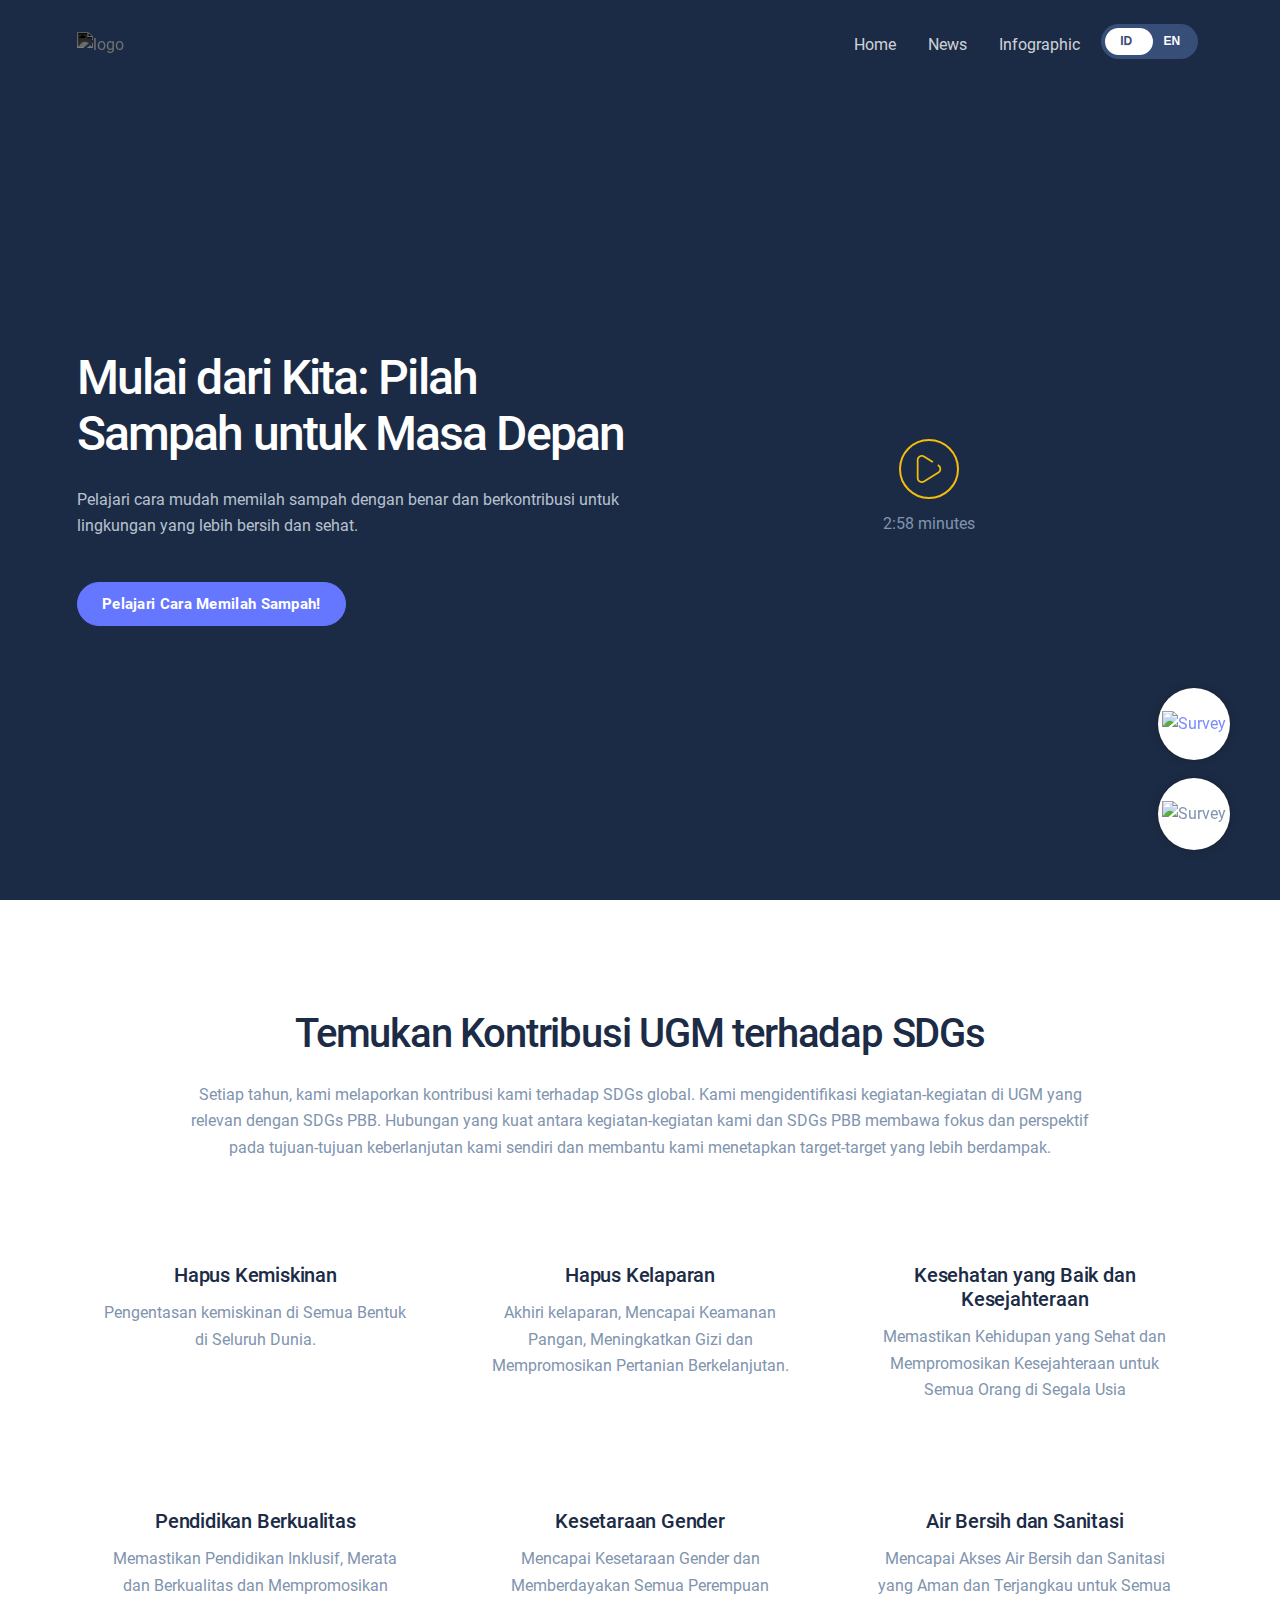
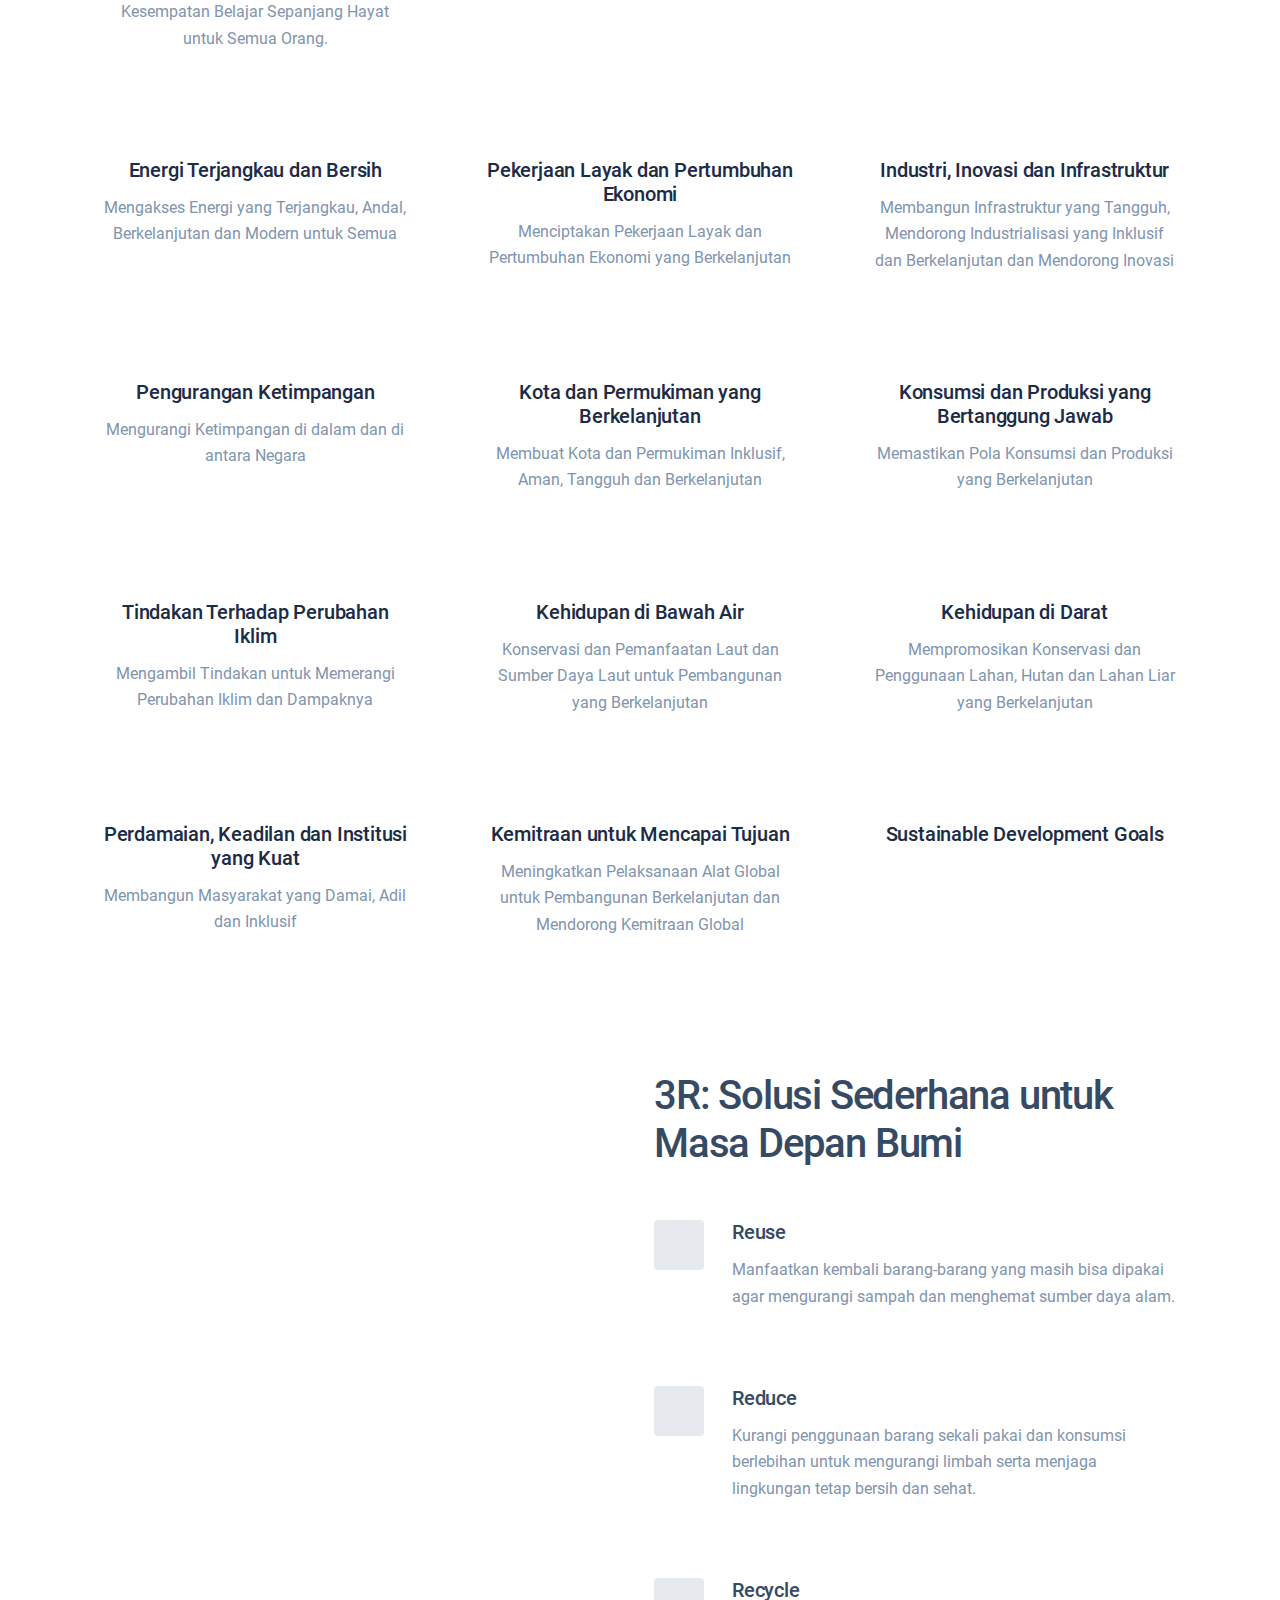
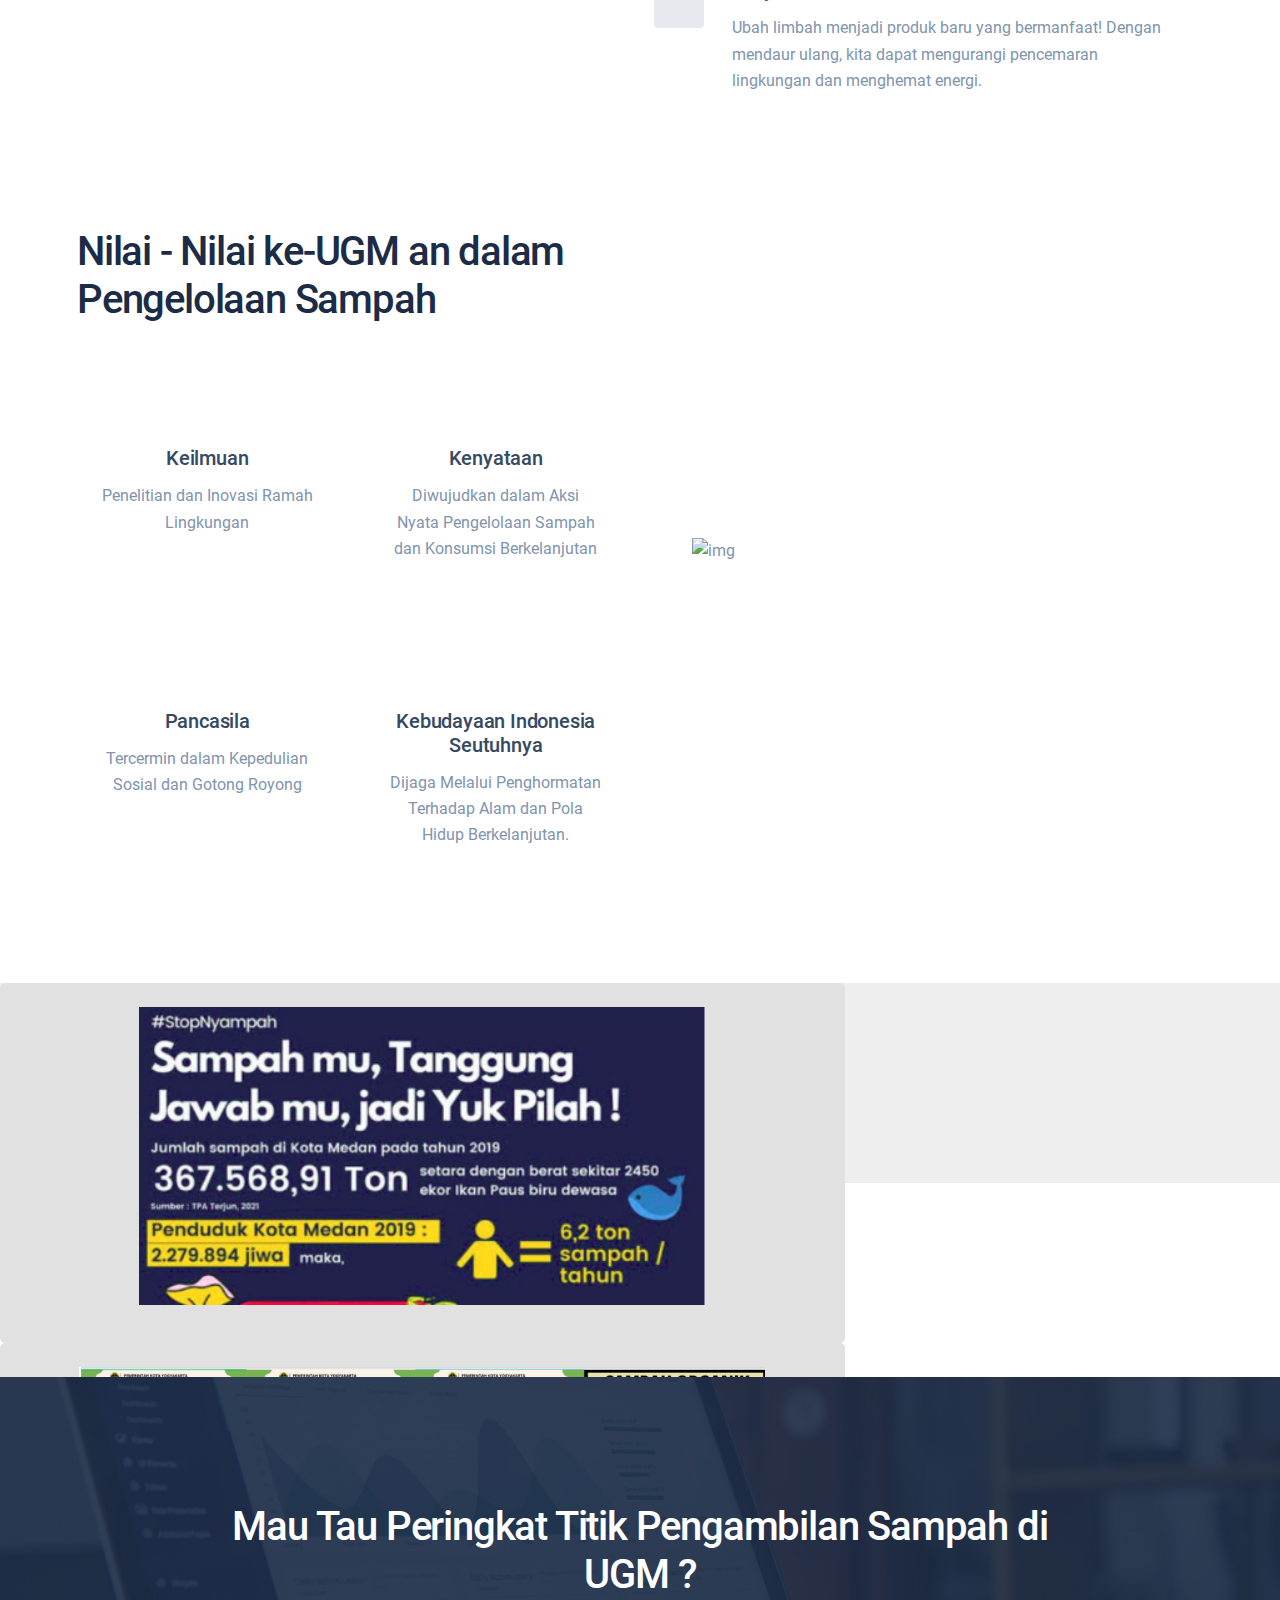
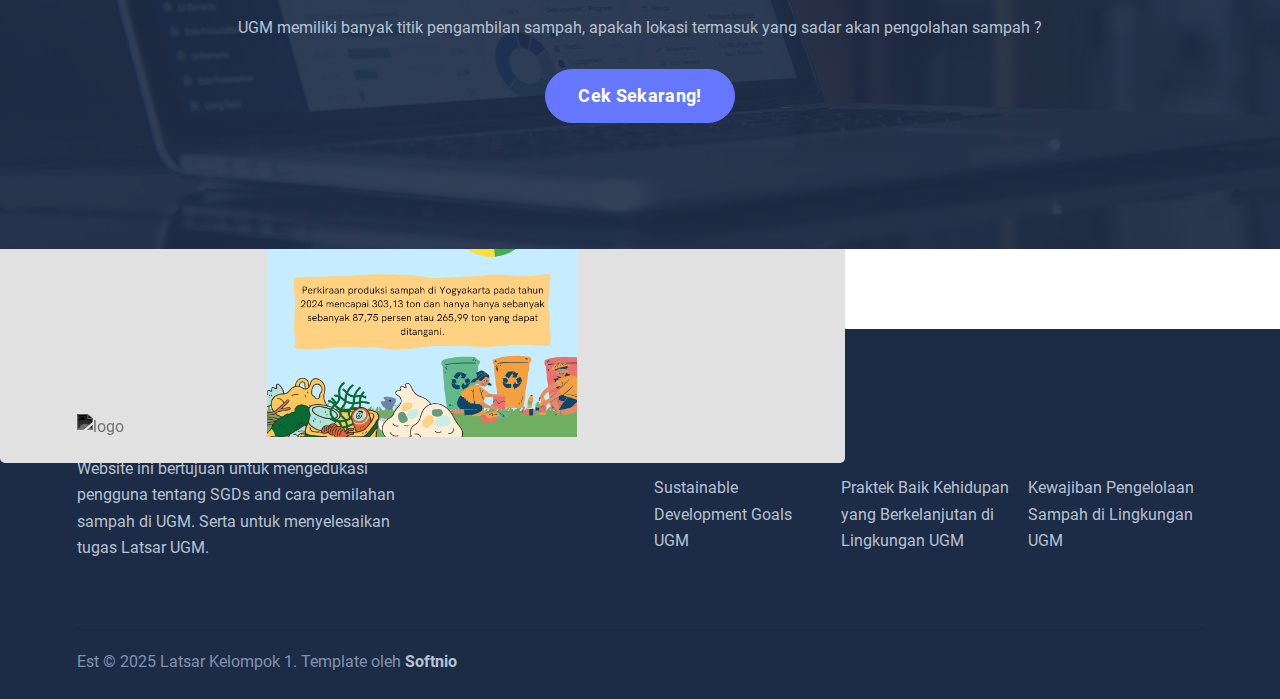
==== index.html @ 17394b7c "Fix navbar" ====
<!DOCTYPE html>
<html lang="zxx" class="js">
  <head>
    <base href="../" />
    <meta charset="utf-8" />
    <meta name="author" content="Softnio" />
    <meta
      name="viewport"
      content="width=device-width, initial-scale=1, shrink-to-fit=no"
    />
    <meta
      name="description"
      content="Tugas Latsar Kelompok 1: Mulai dari Kita: Pilah Sampah untuk Masa Depan"
    />
    <!-- Fav Icon  -->
    <link rel="shortcut icon" href="./images/favicon.png" />
    <!-- Page Title  -->
    <title>Latsar Kelompok 1</title>
    <!-- StyleSheets  -->
    <link
      rel="stylesheet"
      href="https://unpkg.com/flickity@2/dist/flickity.min.css"
    />
    <script src="https://unpkg.com/flickity@2/dist/flickity.pkgd.min.js"></script>

    <!-- <link
      rel="stylesheet"
      href="https://sastrogumilo.github.io/assets/css/dashlite.css?ver=3.1.0&ver2=000001"
    /> -->
    <!-- <link
      id="skin-default"
      rel="stylesheet"
      href="https://sastrogumilo.github.io/assets/css/theme.css?ver=3.1.0&ver2=000001"
    /> -->

    <!-- <link
      rel="stylesheet"
      href="https://sastrogumilo.github.io/assets/css/dashlite.css?ver=3.1.0"
      type="text/css"
    />
    <link
      id="skin-default"
      rel="stylesheet"
      href="https://sastrogumilo.github.io/assets/css/theme.css?ver=3.1.0"
      type="text/css"
    /> -->

    <link
      rel="stylesheet"
      href="https://sastrogumilo.github.io/assets/css/dashlite.css?ver=3.1.0"
      type="text/css"
    />
    <link
      id="skin-default"
      rel="stylesheet"
      href="hhttps://sastrogumilo.github.io/assets/css/theme.css?ver=3.1.0"
      type="text/css"
    />

    

    <script src="https://code.jquery.com/jquery-3.6.0.min.js"></script>

    <!-- <script
      type="text/javascript"
      src="https://sastrogumilo.github.io/js/index.js?ver=000007"
    ></script>
    <link
      rel="stylesheet"
      href="https://sastrogumilo.github.io/css/index.css?ver=000007"
    /> -->

    <script
      type="text/javascript"
      src="https://sastrogumilo.github.io/js/index.js?ver=000006"
    ></script>
    <link
      rel="stylesheet"
      href="https://sastrogumilo.github.io/css/index.css?ver=000006"
    />
    <!-- <link rel="stylesheet" href="./html/css/index.css" type="text/css" /> -->

    <!-- <script src="https://sastrogumilo.github.io/assets/js/bundle.js?ver=3.1.0&ver2=000001"></script>
    <script src="https://sastrogumilo.github.io/assets/js/scripts.js?ver=3.1.0&ver2=000001"></script> -->

    <script src="https://sastrogumilo.github.io/assets/js/bundle.js?ver=3.1.0&ver2=000001"></script>
    <script src="https://sastrogumilo.github.io/assets/js/scripts.js?ver=3.1.0&ver2=000001"></script>
  </head>

  <body class="nk-body bg-white npc-landing">
    <div class="nk-app-root">
      <!-- main @s -->
      <div class="nk-main">
        <header class="header has-header-main-s1 bg-dark" id="home">
          <div
            class="header-main header-main-s1 is-sticky is-transparent on-dark"
          >
            <div class="container header-container">
              <div class="header-wrap">
                <div class="header-logo">
                  <a href="/" class="logo-link">
                    <img
                      class="logo-light logo-img"
                      style="
                        filter: brightness(100%) invert(100%) grayscale(100%);
                      "
                      src="https://simpan.ugm.ac.id/s/UutuDmaDOpmcmku/download?path=%2F&files=Logo%20Horizontal%20Stack-Up.png"
                      alt="logo"
                    />
                    <img
                      class="logo-dark logo-img"
                      src="https://simpan.ugm.ac.id/s/UutuDmaDOpmcmku/download?path=%2F&files=Logo%20Horizontal%20Stack-Up.png"
                      alt="logo-dark"
                    />
                  </a>
                </div>
                <div class="header-toggle">
                  <button class="menu-toggler" data-target="mainNav">
                    <em class="menu-on icon ni ni-menu"></em>
                    <em class="menu-off icon ni ni-cross"></em>
                  </button>
                </div>
                <!-- .header-nav-toggle -->
                <nav class="header-menu" data-content="mainNav">
                  <ul class="menu-list ms-lg-auto">
                    <li class="menu-item">
                      <a href="https://sastrogumilo.github.io" class="menu-link nav-link"
                        >Home</a
                      >
                    </li>
                    <li class="menu-item">
                      <a href="#news" class="menu-link nav-link"
                        >News</a
                      >
                    </li>
                    <li class="menu-item">
                      <a href="https://sastrogumilo.github.io/infografis.html" class="menu-link nav-link">Infographic</a>
                    </li>
                    <!-- <li class="menu-item">
                      <a href="#team" class="menu-link nav-link">Team</a>
                    </li>
                    <li class="menu-item">
                      <a href="#reviews" class="menu-link nav-link">About Us</a>
                    </li> -->
                  </ul>
                  <ul class="header-action btns-inline">
                    <center>
                      <div class="switch">
                        <input
                          id="language-toggle"
                          class="check-toggle check-toggle-round-flat"
                          type="checkbox"
                          onclick="changeLanguage()"
                        />
                        <label for="language-toggle"></label>
                        <span class="on">ID</span>
                        <span class="off">EN</span>
                      </div>
                    </center>
                  </ul>
                </nav>
                <!-- .nk-nav-menu -->
              </div>
              <!-- .header-warp-->
            </div>
            <!-- .container-->
          </div>
          <!-- .header-main-->
          <div class="header-content my-auto py-6 is-dark">
            <div class="container mt-n4 mt-lg-0">
              <div
                class="row flex-lg-row-reverse align-items-center justify-content-between g-gs"
              >
                <div class="col-lg-6 mb-lg-0">
                  <div class="header-play text-lg-center">
                    <!-- <a
                      class="play popup-video"
                      href="https://www.youtube.com/watch?v=nrANKUUHBf0"
                    > -->
                    <a
                      class="play popup-video"
                      href="https://drive.google.com/file/d/12GHu_NAzem0kz75Bm6PJtMwN7Jjt8ruI/preview"
                    >
                      <div
                        class="styled-icon styled-icon-6x styled-icon-s5 text-warning"
                      >
                        <svg
                          x="0px"
                          y="0px"
                          viewBox="0 0 512 512"
                          style="fill: currentColor"
                          xml:space="preserve"
                        >
                          <path
                            d="M436.2,178.3c-7.5-4.7-17.4-2.4-22.1,5.1c-4.7,7.5-2.4,17.4,5.1,22.1c17.5,10.9,28,29.8,28,50.4s-10.5,39.5-28,50.4
	L155.7,470.7c-18.6,11.6-41.1,12.2-60.3,1.5c-19.2-10.6-30.6-30.1-30.6-52V91.7c0-21.9,11.4-41.3,30.6-52
	c19.1-10.6,41.7-10.1,60.3,1.5l153.4,95.6c7.5,4.7,17.4,2.4,22.1-5.1c4.7-7.5,2.4-17.4-5.1-22.1L172.7,14
	c-28.6-17.9-63.3-18.7-92.9-2.4C50.3,28.1,32.7,58,32.7,91.7v328.6c0,33.7,17.6,63.7,47.1,80c14.1,7.8,29.3,11.7,44.5,11.7
	c16.7,0,33.4-4.7,48.4-14l263.5-164.3c27-16.8,43.1-45.9,43.1-77.7S463.2,195.2,436.2,178.3z"
                          />
                        </svg>
                      </div>
                      <div class="play-text" id="__menit">2:58 minutes</div>
                    </a>
                  </div>
                </div>
                <!-- .col- -->
                <div class="col-lg-6 col-md-10">
                  <div class="header-caption">
                    <!-- <div class="header-rating rating">
                                        <ul class="rating-stars">
                                            <li><em class="icon ni ni-star-fill"></em></li>
                                            <li><em class="icon ni ni-star-fill"></em></li>
                                            <li><em class="icon ni ni-star-fill"></em></li>
                                            <li><em class="icon ni ni-star-fill"></em></li>
                                            <li><em class="icon ni ni-star-fill"></em></li>
                                        </ul>
                                        <div class="rating-text">14,252 reviews</div>
                                    </div> -->
                    <h1 class="header-title fw-medium" id="__header_main">
                      Mulai dari Kita: Pilah Sampah untuk Masa Depan
                    </h1>
                    <div class="header-text" id="__header_sub">
                      <p>
                        Pelajari cara mudah memilah sampah dengan benar dan
                        berkontribusi untuk lingkungan yang lebih bersih dan
                        sehat.
                      </p>
                    </div>
                    <ul class="header-action btns-inline">
                      <li>
                        <a href="#" class="btn btn-primary btn-lg btn-round"
                          ><span id="__header_btn"
                            >Pelajari Cara Memilah Sampah!</span
                          ></a
                        >
                      </li>
                    </ul>
                  </div>
                  <!-- .header-caption -->
                </div>
                <!-- .col -->
              </div>
              <!-- .row -->
            </div>
            <!-- .container -->
          </div>
          <!-- .header-content -->
          <div class="bg-image bg-overlay after-bg-dark after-opacity-95">
            <!-- <img src="./images/bg/a.jpg" alt=""> -->
            <img
              src="https://img.inews.co.id/media/822/files/inews_new/2023/08/28/pengolahan_sampah_ugm.jpg"
              alt=""
            />
          </div>
        </header>
        <!-- .header -->
        <section class="section section-service pb-0" id="feature">
          <div class="container">
            <div class="row justify-content-center text-center">
              <div class="col-xl-10 col-md-10">
                <div class="section-head">
                  <h2 class="title text-dark" id="__sgd_title">
                    Temukan Kontribusi UGM terhadap SDGs
                  </h2>
                  <p id="__sgd_sub_title">
                    Setiap tahun, kami melaporkan kontribusi kami terhadap SDGs
                    global. Kami mengidentifikasi kegiatan-kegiatan di UGM yang
                    relevan dengan SDGs PBB. Hubungan yang kuat antara
                    kegiatan-kegiatan kami dan SDGs PBB membawa fokus dan
                    perspektif pada tujuan-tujuan keberlanjutan kami sendiri dan
                    membantu kami menetapkan target-target yang lebih berdampak.
                  </p>
                </div>
                <!-- .section-head -->
              </div>
              <!-- .col -->
            </div>
            <!-- .row -->
            <div class="section-content">
              <div
                class="row gy-gs justify-content-center text-center"
                id="__card_sgd"
              >
                <!-- CARD SGD-->
              </div>
              <!-- .row -->
            </div>
          </div>
          <!-- .container -->
        </section>
        <!-- .section -->
        <section class="section section-feature pb-0">
          <div class="container">
            <div class="row align-items-center g-gs">
              <div class="col-lg-6">
                <div class="img-block img-block-s2 pe-xl-6 pe-lg-3">
                  <img
                    src="https://cdn-icons-png.flaticon.com/512/4213/4213542.png"
                    alt=""
                  />
                </div>
                <!-- .img-block -->
              </div>
              <!-- .col -->
              <div class="col-lg-6">
                <div class="text-block">
                  <h2 class="title" id="__3r_title">
                    3R: Solusi Sederhana untuk Masa Depan Bumi
                  </h2>
                  <div class="mt-4 ms-n3 ms-sm-n4">
                    <div class="row gy-gs">
                      <div class="col-12">
                        <div
                          class="card service service-inline service-s4 after-bg-danger"
                        >
                          <div class="card-inner">
                            <div
                              class="service-icon styled-icon styled-icon-s4 styled-icon-5x"
                            >
                              <img
                                src="https://cdn-icons-png.flaticon.com/512/1758/1758375.png"
                                alt=""
                              />
                            </div>
                            <div class="service-text">
                              <h5 class="title">Reuse</h5>
                              <p id="__3r_reuse_sub_1">
                                Manfaatkan kembali barang-barang yang masih bisa
                                dipakai agar mengurangi sampah dan menghemat
                                sumber daya alam.
                              </p>
                            </div>
                          </div>
                        </div>
                        <!-- .card -->
                      </div>
                      <div class="col-12">
                        <div
                          class="card service service-inline service-s4 after-bg-primary"
                        >
                          <div class="card-inner">
                            <div
                              class="service-icon styled-icon styled-icon-s4 styled-icon-5x"
                            >
                              <img
                                src="https://cdn-icons-png.flaticon.com/512/9789/9789382.png"
                                alt=""
                              />
                            </div>
                            <div class="service-text">
                              <h5 class="title">Reduce</h5>
                              <p id="__3r_reuse_sub_2">
                                Kurangi penggunaan barang sekali pakai dan
                                konsumsi berlebihan untuk mengurangi limbah
                                serta menjaga lingkungan tetap bersih dan sehat.
                              </p>
                            </div>
                          </div>
                        </div>
                        <!-- .card -->
                      </div>
                      <div class="col-12">
                        <div
                          class="card service service-inline service-s4 after-bg-pink"
                        >
                          <div class="card-inner">
                            <div
                              class="service-icon styled-icon styled-icon-s4 styled-icon-5x"
                            >
                              <img
                                src="https://cdn-icons-png.flaticon.com/512/15676/15676246.png"
                                alt=""
                              />
                            </div>
                            <div class="service-text">
                              <h5 class="title">Recycle</h5>
                              <p id="__3r_reuse_sub_3">
                                Ubah limbah menjadi produk baru yang bermanfaat!
                                Dengan mendaur ulang, kita dapat mengurangi
                                pencemaran lingkungan dan menghemat energi.
                              </p>
                            </div>
                          </div>
                        </div>
                        <!-- .card -->
                      </div>
                    </div>
                  </div>
                </div>
                <!-- .text-block -->
              </div>
              <!-- .col -->
            </div>
            <!-- .row -->
          </div>
          <!-- .container -->
        </section>
        <!-- .section -->
        <section class="section section-feature">
          <div class="container">
            <div
              class="row flex-row-reverse align-items-center justify-content-between g-gs"
            >
              <div class="col-xl-6 col-lg-5">
                <div class="img-block img-block-s2 ps-xl-6">
                  <img
                    src="https://ugm.ac.id/wp-content/uploads/2025/03/ICON-UGM-42-1024x683.jpg"
                    alt="img"
                  />
                </div>
                <!-- .img-block -->
              </div>
              <!-- .col -->
              <div class="col-xl-6 col-lg-7">
                <div class="text-block">
                  <h2
                    class="title text-dark text-center text-lg-start"
                    id="__ugm_value_tittle"
                  >
                    Nilai - Nilai ke-UGM an dalam Pengelolaan Sampah
                  </h2>
                  <div class="row g-gs justify-content-center text-center">
                    <div class="col-mb-6">
                      <div class="card service service-s4">
                        <div class="card-inner">
                          <div
                            class="service-icon styled-icon styled-icon-4x text-primary"
                          >
                            <img
                              src="https://cdn-icons-png.flaticon.com/512/15394/15394641.png"
                              alt=""
                            />
                          </div>
                          <div class="service-text">
                            <h5 class="title" id="__ugm_value_tittle_1">
                              Keilmuan
                            </h5>
                            <p id="__ugm_value_sub_1">
                              Penelitian dan Inovasi Ramah Lingkungan
                            </p>
                          </div>
                        </div>
                        <!-- .service -->
                      </div>
                      <!-- .card -->
                    </div>
                    <!-- .col -->
                    <div class="col-mb-6">
                      <div class="card service service-s4 after-bg-danger">
                        <div class="card-inner">
                          <div
                            class="service-icon styled-icon styled-icon-4x text-danger"
                          >
                            <img
                              src="   https://cdn-icons-png.flaticon.com/512/3081/3081597.png"
                              alt=""
                            />
                          </div>
                          <div class="service-text">
                            <h5 class="title" id="__ugm_value_tittle_2">
                              Kenyataan
                            </h5>
                            <p id="__ugm_value_sub_2">
                              Diwujudkan dalam Aksi Nyata Pengelolaan Sampah dan
                              Konsumsi Berkelanjutan
                            </p>
                          </div>
                        </div>
                        <!-- .service -->
                      </div>
                      <!-- .card -->
                    </div>
                    <!-- .col -->
                    <div class="col-mb-6">
                      <div class="card service service-s4 after-bg-pink">
                        <div class="card-inner">
                          <div
                            class="service-icon styled-icon styled-icon-4x text-pink"
                          >
                            <img
                              src="https://upload.wikimedia.org/wikipedia/commons/f/fe/Garuda_Pancasila%2C_Coat_of_Arms_of_Indonesia.svg"
                              alt=""
                            />
                          </div>
                          <div class="service-text">
                            <h5 class="title" id="__ugm_value_tittle_3">
                              Pancasila
                            </h5>
                            <p id="__ugm_value_sub_3">
                              Tercermin dalam Kepedulian Sosial dan Gotong
                              Royong
                            </p>
                          </div>
                        </div>
                        <!-- .service -->
                      </div>
                      <!-- .card -->
                    </div>
                    <!-- .col -->
                    <div class="col-mb-6">
                      <div class="card service service-s4 after-bg-purple">
                        <div class="card-inner">
                          <div
                            class="service-icon styled-icon styled-icon-4x text-purple"
                          >
                            <img
                              src=" https://cdn-icons-png.flaticon.com/512/8029/8029655.png"
                              alt=""
                            />
                          </div>
                          <div class="service-text">
                            <h5 class="title" id="__ugm_value_tittle_4">
                              Kebudayaan Indonesia Seutuhnya
                            </h5>
                            <p id="__ugm_value_sub_4">
                              Dijaga Melalui Penghormatan Terhadap Alam dan Pola
                              Hidup Berkelanjutan.
                            </p>
                          </div>
                        </div>
                        <!-- .service -->
                      </div>
                      <!-- .card -->
                    </div>
                    <!-- .col -->
                  </div>
                  <!-- .row -->
                </div>
                <!-- .text-block -->
              </div>
              <!-- .col -->
            </div>
            <!-- .row -->
          </div>
          <!-- .container -->
        </section>
        <!-- .section -->

        <style>
          .carousel {
            background: #eee;
            height: 200px;
          }

          .carousel:after {
            content: "flickity";
            display: none; /* hide :after */
          }

          .carousel-cell {
            width: 66%;
            height: 360px;
            margin-right: 10px;
            background: #e1e1e1;
            border-radius: 5px;
            counter-increment: carousel-cell;
            display: flex;
            text-align: center;
            justify-content: center;
          }

          @media (max-width: 768px) {
            .carousel-cell {
              min-width: 95%; /* Make it take more space in smaller screens */
            }
            .carousel-cell .service-text {
              display: none !important;
            }

            .card_custom.service-icon.styled-icon {
              all: unset; /* Removes all styles */
            }
          }

          .custom_img {
            width: 100%;
            max-height: 310px !important;
          }

          /* cell number */
          .carousel-cell:before {
            display: flex;
            text-align: center;
            /* content: counter(carousel-cell); */
            line-height: 200px;
            font-size: 80px;
            color: white;
          }
        </style>

        <div class="pb-6">
          <div
            class="carousel"
            data-flickity='{ "wrapAround": true, "autoPlay": true, "freeScroll": true, "contain": true, "pageDots": false, "watchCSS": true }'
          >
            <div class="carousel-cell card_custom">
              <div class="service-inline">
                <div class="card-inner">
                  <div class="img-responsive img-block">
                    <img
                      src="https://sastrogumilo.github.io/images/news/news-1.png"
                      alt=""
                      class="custom_img"
                    />
                  </div>
                  <div class="service-text">
                    <h5 class="title sub_carousel d-none">
                      Permasalahan sampah
                    </h5>
                    <p
                      class="sub_carousel"
                      id="__3r_reuse_sub_1"
                      style="font-size: 1.4vh; display: none"
                    >
                      Dalam satu tahun terakhir, Yogyakarta mengalami kondisi
                      darurat sampah yang disebabkan oleh penutupan Tempat
                      Pembuangan Sampah (TPS) Piyungan, yang tidak mampu
                      menampung jumlah sampah yang semakin meningkat. Situasi
                      ini menyebabkan kebingungan di kalangan warga Yogyakarta
                      dalam membuang sampah, karena petugas pengangkut sampah
                      tidak lagi melakukan pengangkutan. Akibatnya, warga
                      terpaksa membuang sampah sembarangan di sepanjang jalan,
                      yang mengakibatkan pencemaran lingkungan serta menimbulkan
                      bau tidak sedap. Berdasarkan data dari katadata jumlah
                      penduduk Yogyakarta tahun 2024 sebanyak 3.072.000 jiwa.
                      Data dari Dinas Lingkungan Hidup Kota Yogyakarta,
                      perkiraan produksi sampah di Yogyakarta pada tahun 2024
                      mencapai 303,13 ton. (Sekitar 10,13 ton sampah/tahun).
                      Jumlah sampah tersebut bisa setara 606 jumlah sapi Note:
                      Mba andini aku minta tolong dibikinin kayak di gambar
                      bawah ini menggunakan data di atas ya
                    </p>
                  </div>
                </div>
              </div>
            </div>
            <div class="carousel-cell card_custom">
              <div class="service-inline">
                <div class="card-inner">
                  <div class="img-responsive img-block">
                    <img
                      src="https://sastrogumilo.github.io/images/news/news-2.png"
                      alt=""
                      class="custom_img"
                    />
                  </div>
                  <div class="service-text">
                    <h5 class="title d-none">
                      Langkah yang sudah dilakukan UGM untuk meminimalisir
                      sampah
                    </h5>
                    <p
                      class="sub_carousel"
                      id="__3r_reuse_sub_1"
                      style="font-size: 1.4vh d-none"
                    >
                      <!-- <li>
                        Membagi tempat sampah berdasarkan kategorinya (nanti
                        minta tolong dibikin kayak gini ya mba)
                      </li>
                      <li>Meminimalisir penggunaan kertas (paperless)</li>
                      <li>
                        Mematikan lampu apabila tidak digunakan Menggunakan
                        htumblr
                      </li>
                      <li>Membawatas belanja apabila sedang jajan</li>
                      <li>
                        Pengelolaan Sampah Daun menjadi Pupuk Organik & Biopori
                      </li> -->
                    </p>
                  </div>
                </div>
              </div>
            </div>
            <div class="carousel-cell">
              <div class="service-inline">
                <div class="card-inner">
                  <div class="img-responsive img-block">
                    <img
                      src="https://sastrogumilo.github.io/images/news/news-3.png"
                      alt=""
                      class="custom_img"
                    />
                  </div>
                  <div class="service-text">
                    <h5 class="title d-none">
                      Langkah yang sudah dilakukan UGM untuk meminimalisir
                      sampah
                    </h5>
                    <p
                      class="sub_carousel"
                      id="__3r_reuse_sub_1"
                      style="font-size: 1.4vh d-none"
                    >
                      <!-- <li>
                        Membagi tempat sampah berdasarkan kategorinya (nanti
                        minta tolong dibikin kayak gini ya mba)
                      </li>
                      <li>Meminimalisir penggunaan kertas (paperless)</li>
                      <li>
                        Mematikan lampu apabila tidak digunakan Menggunakan
                        htumblr
                      </li>
                      <li>Membawatas belanja apabila sedang jajan</li>
                      <li>
                        Pengelolaan Sampah Daun menjadi Pupuk Organik & Biopori
                      </li> -->
                    </p>
                  </div>
                </div>
              </div>
            </div>
          </div>
        </div>

        <div style="padding-bottom: 12vh; padding-top: 14vh">
          <section class="section section-cta is-dark" id="cta">
            <div class="container">
              <div class="row justify-content-center text-center">
                <div class="col-lg-9 col-md-10">
                  <div class="text-block is-compact py-3">
                    <h2 class="title" id="__info_sampah_title">
                      Mau Tau Peringkat Titik Pengambilan Sampah di UGM ?
                    </h2>
                    <p id="__info_sampah_sub">
                      UGM memiliki banyak titik pengambilan sampah, apakah
                      lokasi termasuk yang sadar akan pengolahan sampah ?
                    </p>
                    <ul class="btns-inline justify-center pt-2">
                      <li>
                        <a
                          href="https://sastrogumilo.github.io/infografis.html"
                          class="btn btn-xl btn-primary btn-round"
                          id="__info_sampah_btn"
                          >Cek Sekarang!</a
                        >
                      </li>
                    </ul>
                  </div>
                </div>
                <!-- .col -->
              </div>
              <!-- .row -->
            </div>
            <!-- .container -->
            <div class="bg-image bg-overlay after-bg-dark after-opacity-90">
              <img
                src="https://sastrogumilo.github.io/images/bg/b.jpg"
                alt=""
                style="max-height: 300px; max-width: 400px"
              />
            </div>
          </section>
          <!-- .section -->
        </div>

        <footer class="footer bg-dark is-dark">
          <div class="container">
            <div class="row g-gs justify-content-between py-md-6">
              <div class="col-lg-4 col-md-6">
                <div class="widget widget-about mt-n2">
                  <a href="html/index.html" class="logo-link">
                    <img
                      class="logo-light logo-img"
                      style="
                        filter: brightness(100%) invert(100%) grayscale(100%);
                      "
                      src="https://simpan.ugm.ac.id/s/UutuDmaDOpmcmku/download?path=%2F&files=Logo%20Horizontal%20Stack-Up.png"
                      alt="logo"
                    />
                    <img
                      class="logo-dark logo-img"
                      src="https://simpan.ugm.ac.id/s/UutuDmaDOpmcmku/download?path=%2F&files=Logo%20Horizontal%20Stack-Up.png"
                      alt="logo-dark"
                    />
                  </a>
                  <p id="__footer_disclaimer">
                    Website ini bertujuan untuk mengedukasi pengguna tentang
                    SGDs and cara pemilahan sampah di UGM. Serta untuk
                    menyelesaikan tugas Latsar UGM.
                  </p>
                </div>
              </div>
              <!-- .col -->
              <div class="col-lg-6 col-12">
                <div class="widget">
                  <h6 class="widget-title" id="__footer_res_title">Bahan</h6>
                  <ul
                    class="widget-link link-inline link-inline-2col link-inline-md-3col g-2 py-1"
                  >
                    <li>
                      <a
                        href="https://sustainabledevelopment.ugm.ac.id"
                        id="__footer_res_1"
                        >Sustainable Development Goals UGM</a
                      >
                    </li>
                    <li>
                      <a
                        href="https://ugm.ac.id/wp-content/uploads/2024/11/16839_Surat-Edaran-Rektor-tentang-Sustainable-Lifestyle_signed.pdf"
                        id="__footer_res_2"
                        >Praktek Baik Kehidupan yang Berkelanjutan di Lingkungan
                        UGM</a
                      >
                    </li>
                    <li>
                      <a
                        href="https://ft.ugm.ac.id/download/surat-edaran-rektor-ugm-9034-un1-p-ot-01-03-2024-tentang-kewajiban-pengelolaan-sampah-di-lingkungan-ugm/"
                        id="__footer_res_3"
                        >Kewajiban Pengelolaan Sampah di Lingkungan UGM</a
                      >
                    </li>
                  </ul>
                </div>
              </div>
              <!-- .col -->
            </div>
            <!-- .row -->
            <hr class="hr border-light mb-0 mt-n1" />
            <div
              class="row g-3 align-items-center justify-content-md-between py-4"
            >
              <div class="col-md-8">
                <div>
                  <span id="__footer_est"
                    >Est &copy; 2025 Latsar Kelompok 1. Template oleh</span
                  >
                  <a class="text-base fw-bold" href="#">Softnio</a>
                </div>
              </div>
              <!-- .col -->
              <div class="col-md-4 d-flex justify-content-md-end">
                <!-- <ul class="social">
                                <li><a href="#"><em class="icon ni ni-twitter"></em></a></li>
                                <li><a href="#"><em class="icon ni ni-facebook-f"></em></a></li>
                                <li><a href="#"><em class="icon ni ni-instagram"></em></a></li>
                                <li><a href="#"><em class="icon ni ni-pinterest"></em></a></li>
                            </ul> -->
                <!-- .footer-icon -->
              </div>
              <!-- .col -->
            </div>
            <!-- .row -->
          </div>
          <!-- .container -->
        </footer>
        <!-- .footer -->
      </div>
      <!-- main @e -->
    </div>
    <!-- app-root @e -->
    <!-- JavaScript -->

    <!-- Tombol Chat -->
    <div
      class="button-wa-fixed"
      style="bottom: 140px"
      data-text="Take a Survey"
    >
      <a href="https://ugm.id/surveilatsarsatu">
        <img
          src="https://cdn-icons-png.flaticon.com/512/3273/3273583.png"
          alt="Survey"
          style="width: 64px; height: 64px"
        />
      </a>
    </div>

    <div
      class="button-wa-fixed"
      style="z-index: 101"
      id="chatbotButton"
      data-text="Chat With Us"
    >
      <img
        src="https://cdn-icons-png.flaticon.com/512/11306/11306137.png"
        alt="Survey"
      />
    </div>

    <!-- Popup Chatbot -->
    <div id="chatModal" class="chat-modal">
      <span class="close-chat" onclick="closeChat()">×</span>
      <iframe
        src="https://copilotstudio.microsoft.com/environments/Default-af2c0734-cb42-464f-b6bf-2a241b6ada56/bots/cr319_pengelolaanSampahSustainableLifestyle/webchat?__version__=2"
      ></iframe>
    </div>
  </body>
</html>
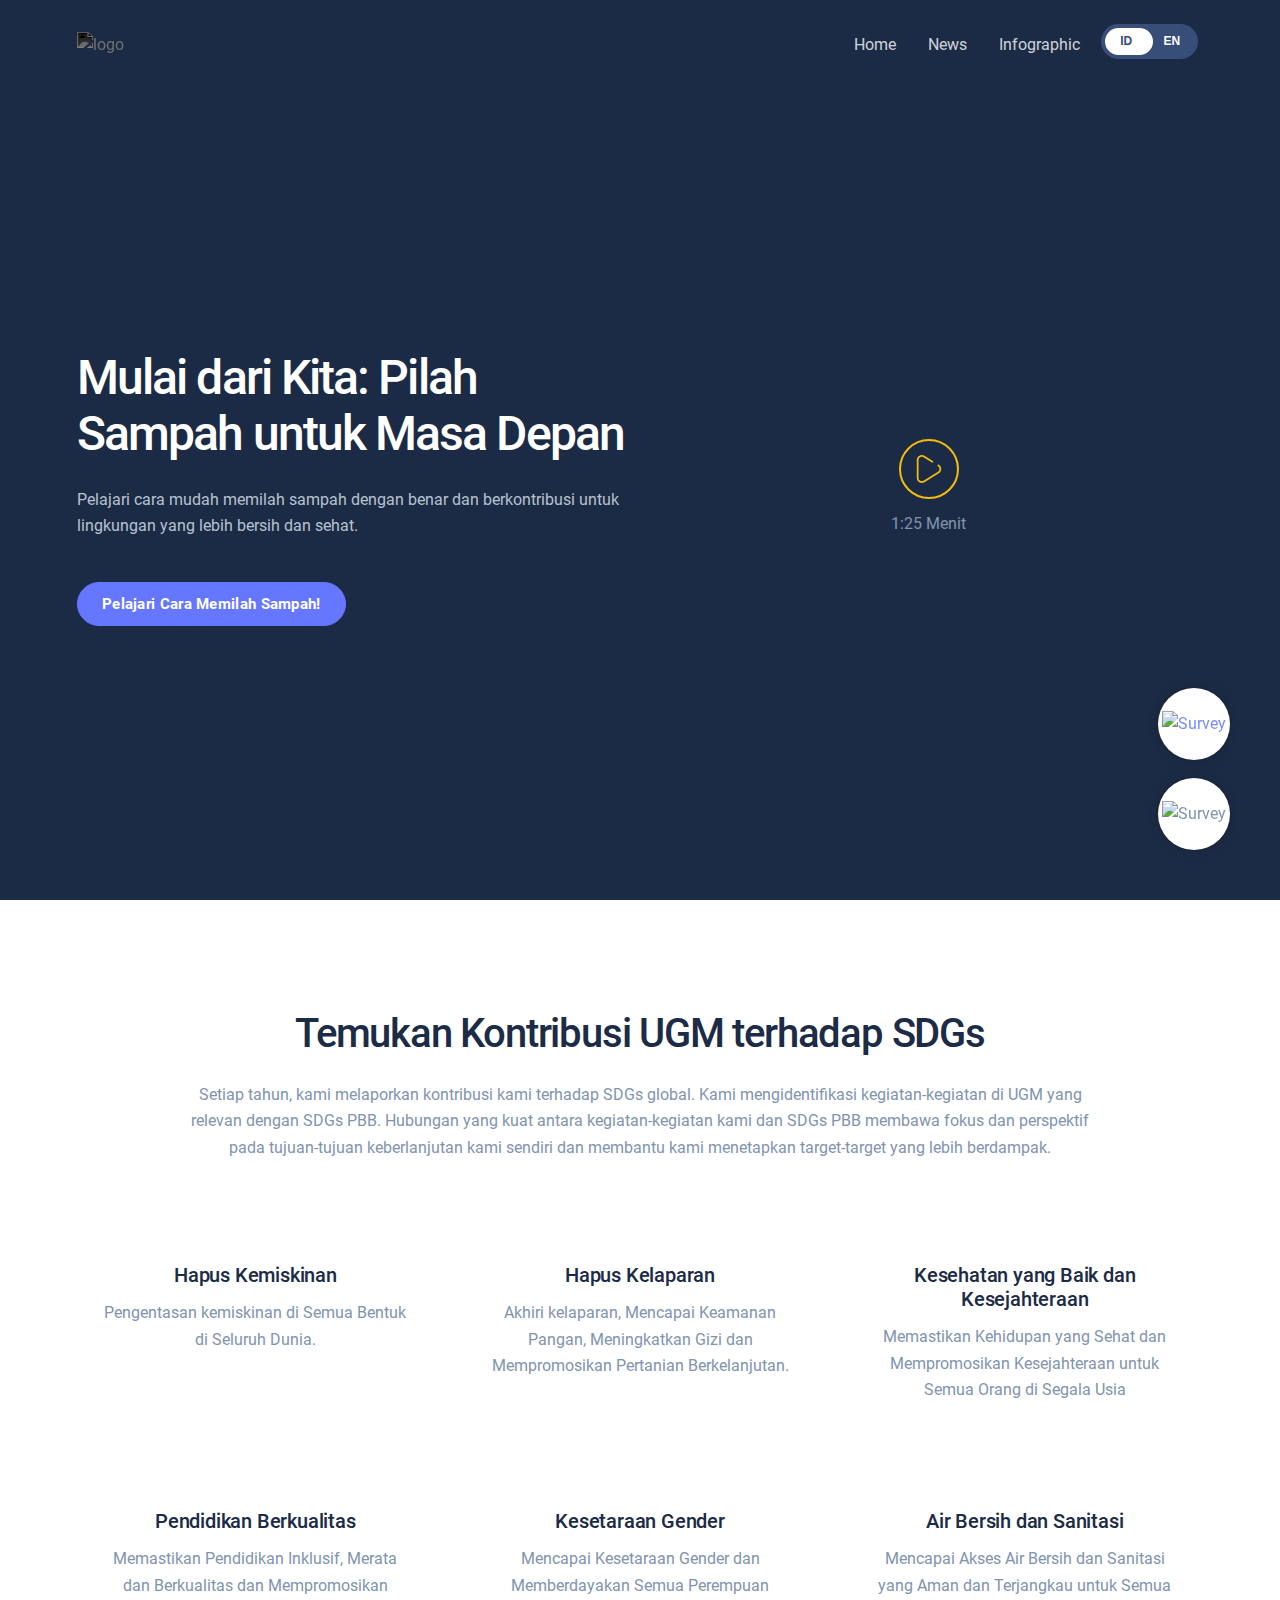
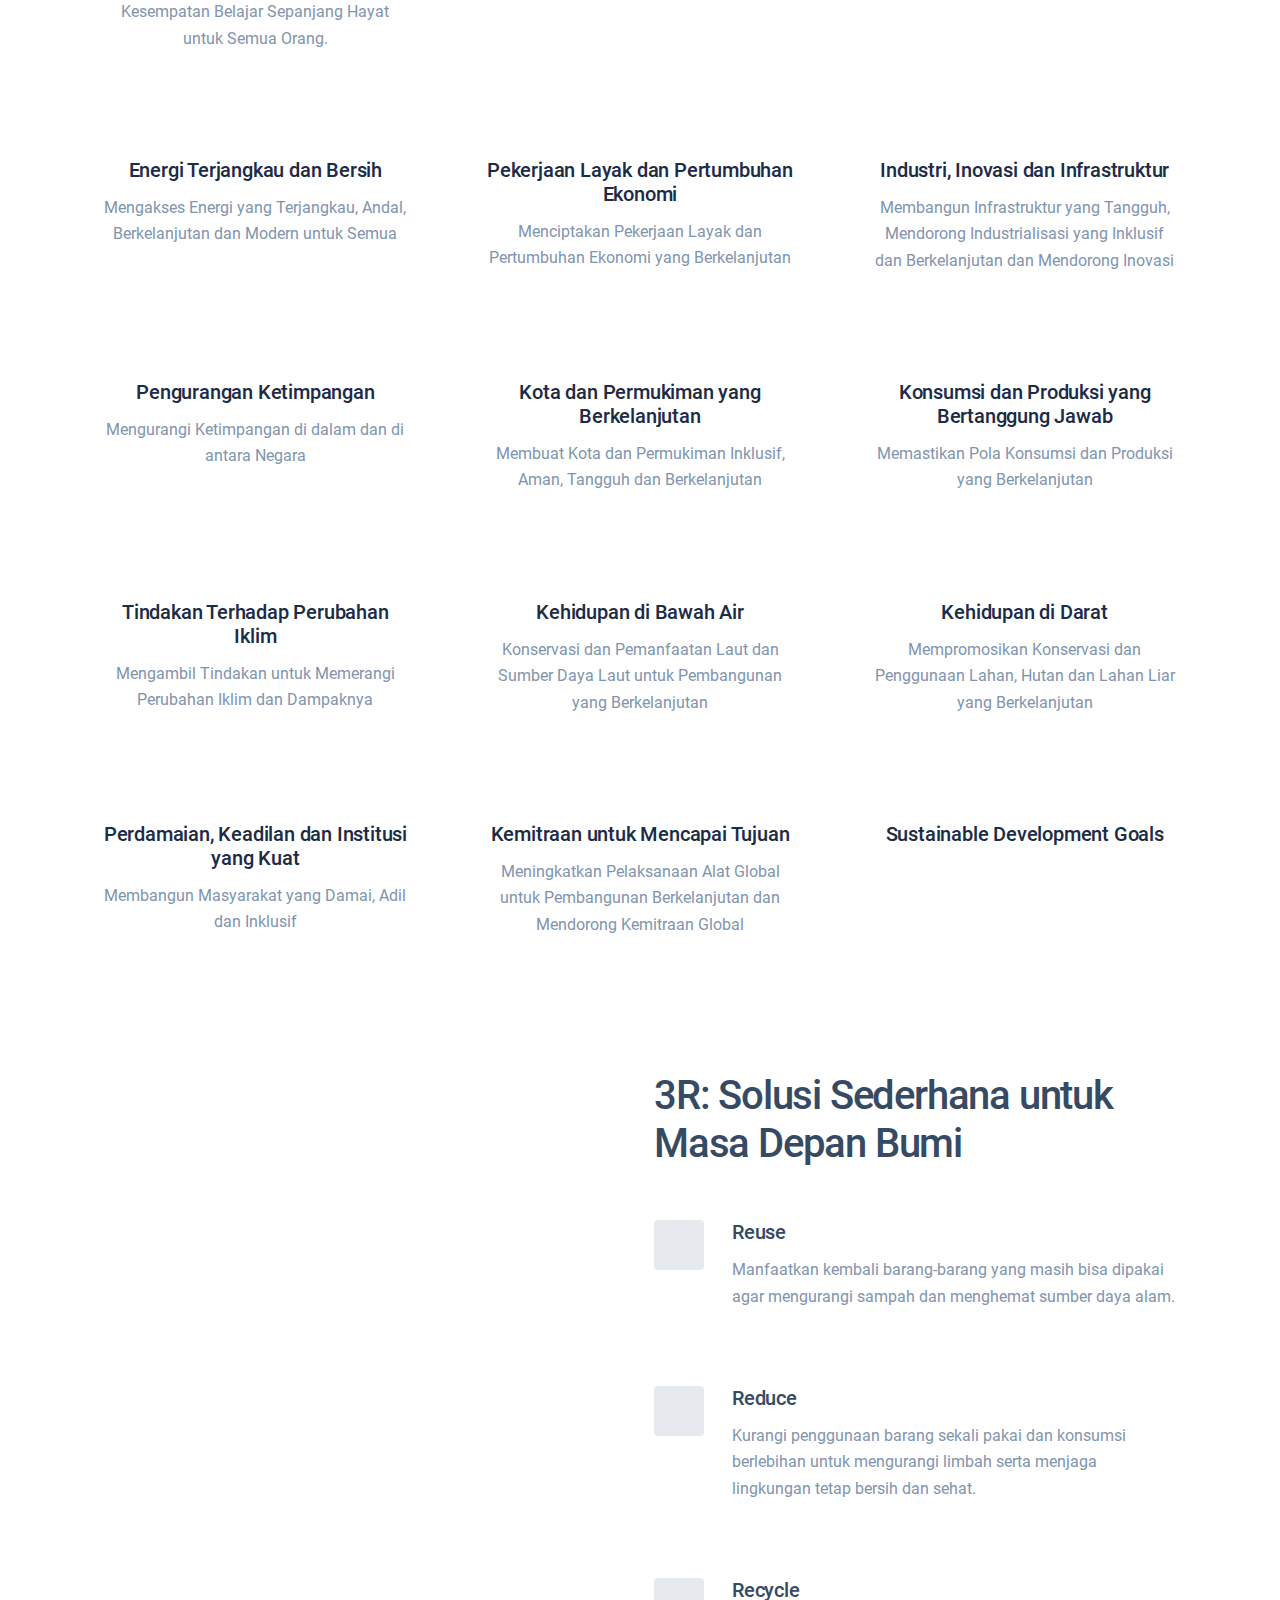
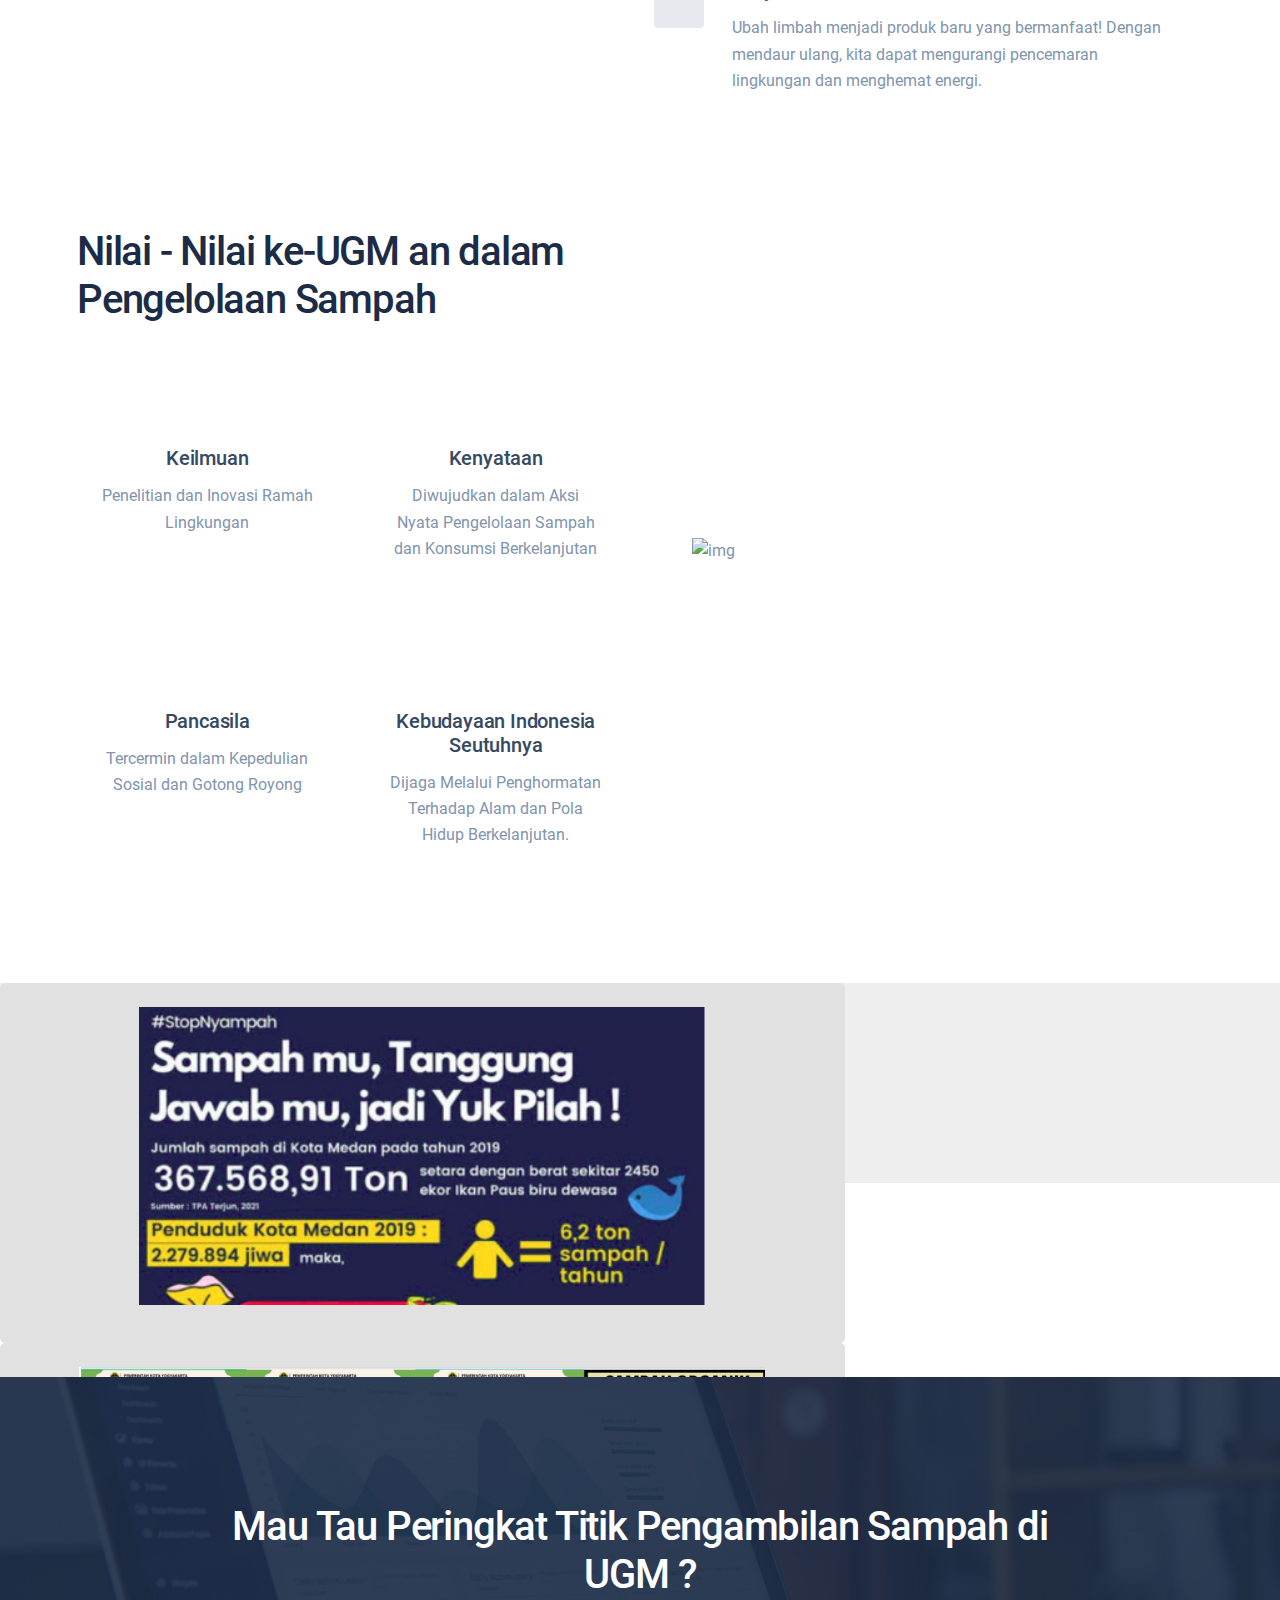
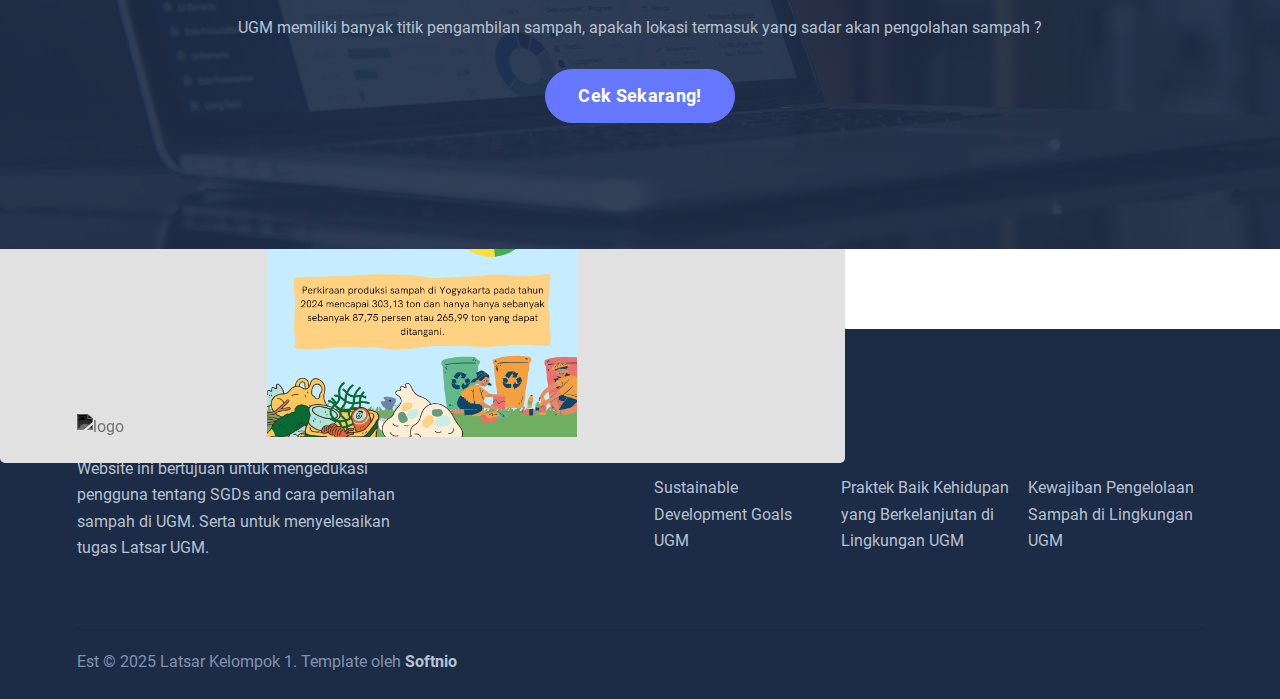
==== commit 6b648582: "Fix navbar" ====
--- a/index.html
+++ b/index.html
@@ -72,11 +72,11 @@
 
     <script
       type="text/javascript"
-      src="https://sastrogumilo.github.io/js/index.js?ver=000006"
+      src="https://sastrogumilo.github.io/js/index.js?ver=000007"
     ></script>
     <link
       rel="stylesheet"
-      href="https://sastrogumilo.github.io/css/index.css?ver=000006"
+      href="https://sastrogumilo.github.io/css/index.css?ver=000007"
     />
     <!-- <link rel="stylesheet" href="./html/css/index.css" type="text/css" /> -->
 
@@ -200,7 +200,7 @@
                           />
                         </svg>
                       </div>
-                      <div class="play-text" id="__menit">2:58 minutes</div>
+                      <div class="play-text" id="__menit">1:25 Menit</div>
                     </a>
                   </div>
                 </div>
@@ -591,10 +591,10 @@
 
         <div class="pb-6">
           <div
-            class="carousel"
+            class="carousel" id="news" name="news"
             data-flickity='{ "wrapAround": true, "autoPlay": true, "freeScroll": true, "contain": true, "pageDots": false, "watchCSS": true }'
           >
-            <div class="carousel-cell card_custom">
+            <div  class="carousel-cell card_custom">
               <div class="service-inline">
                 <div class="card-inner">
                   <div class="img-responsive img-block">
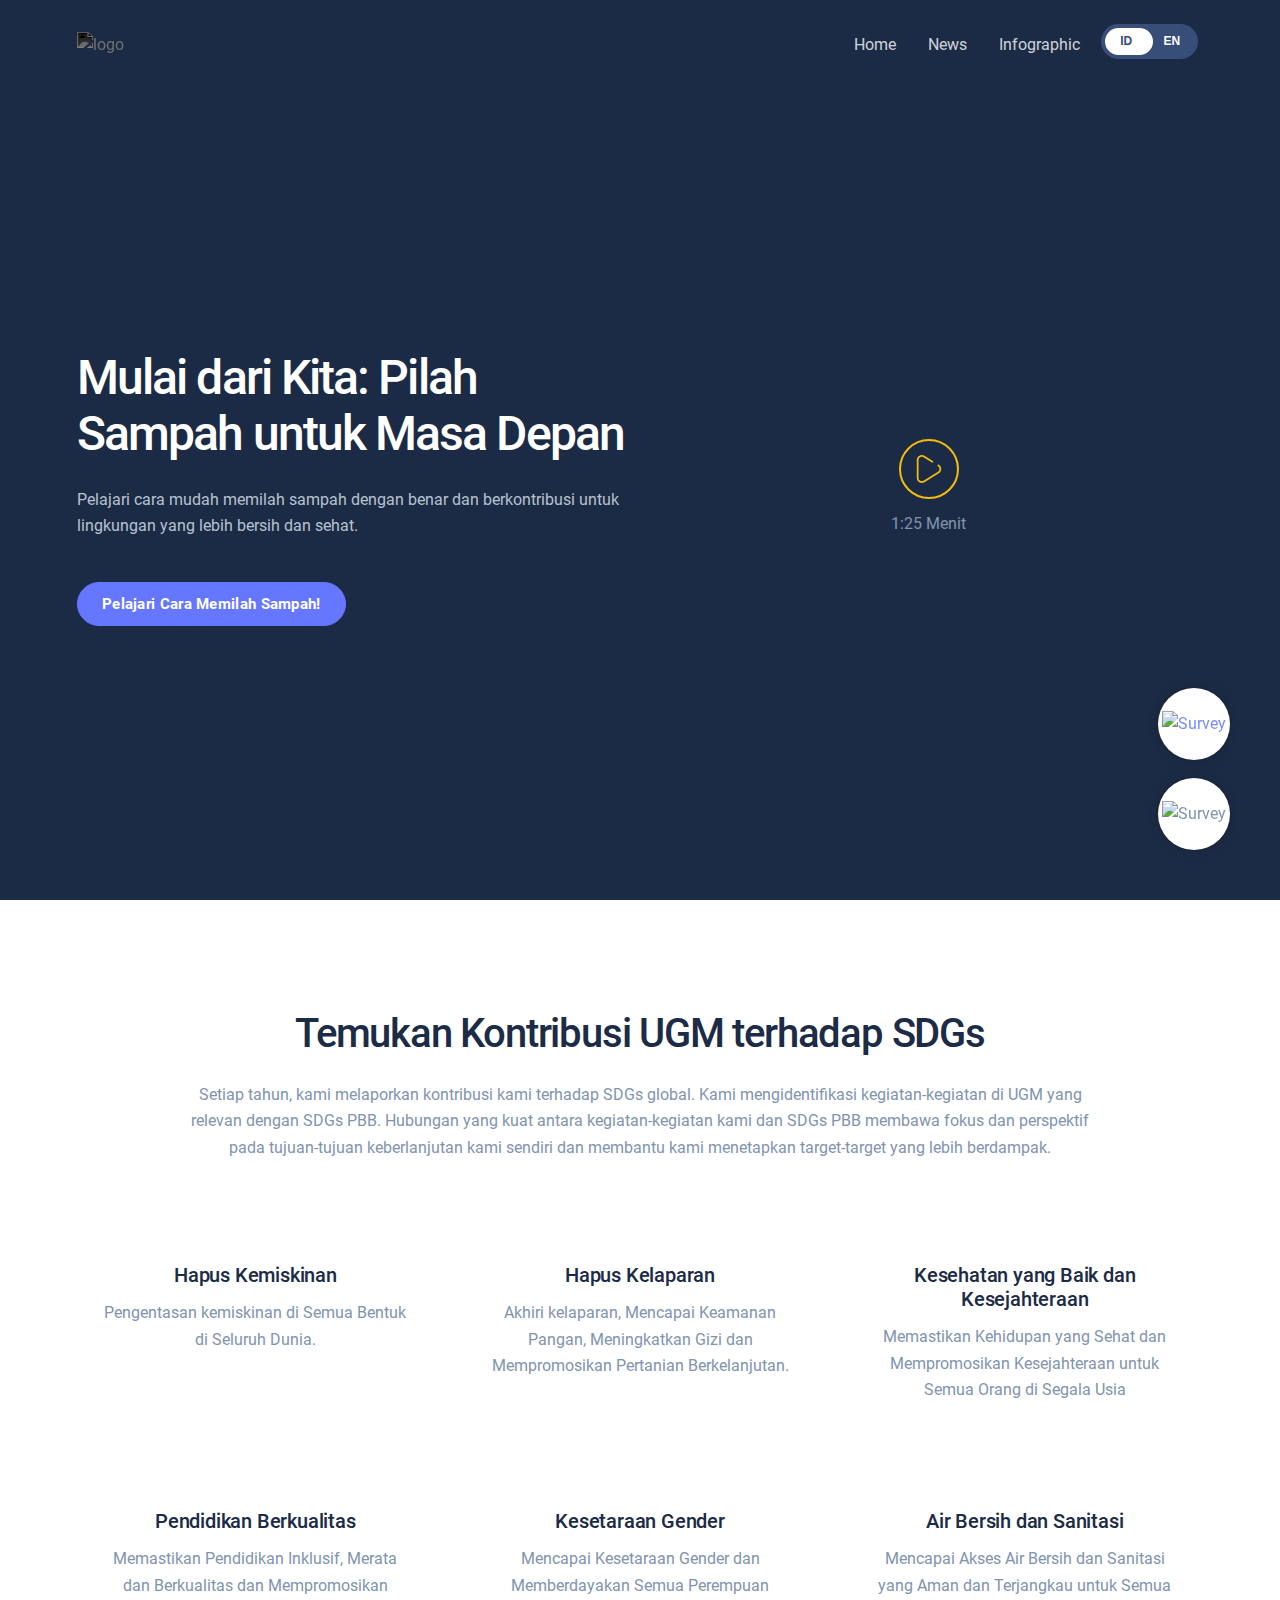
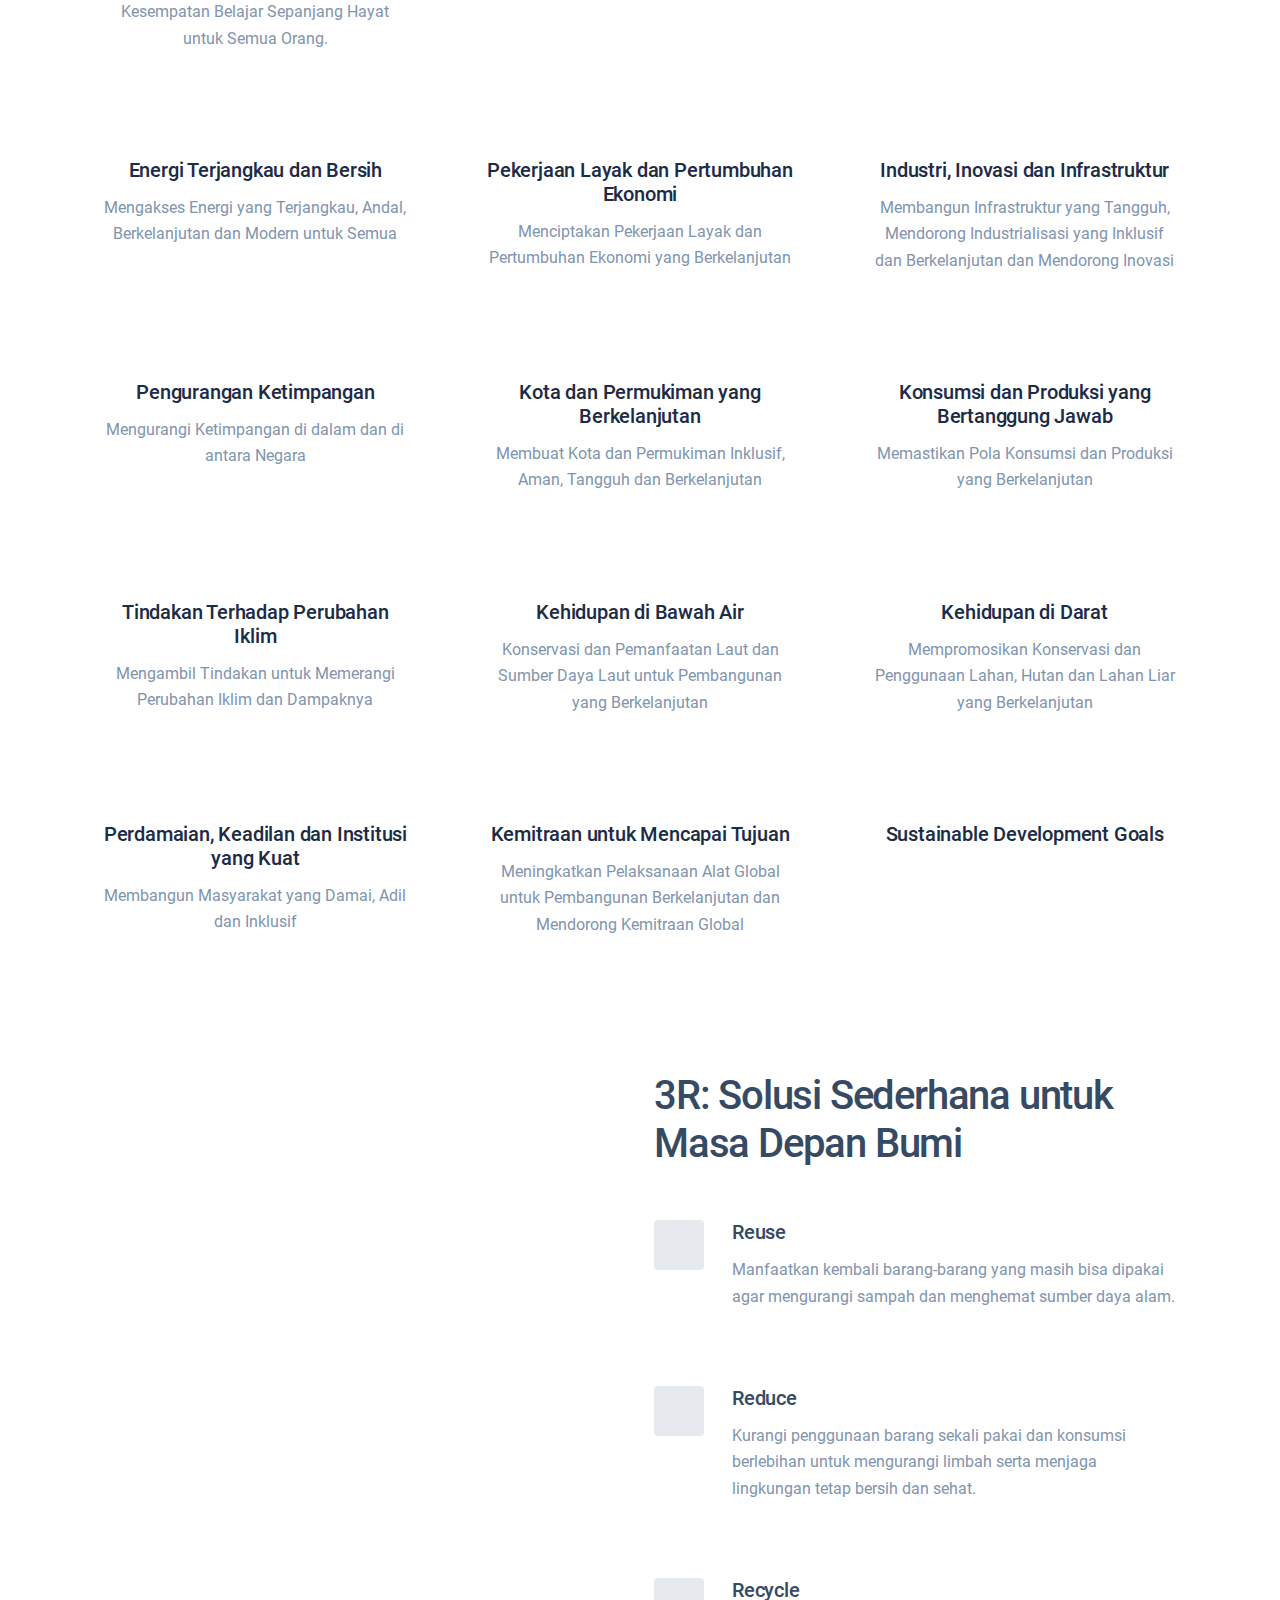
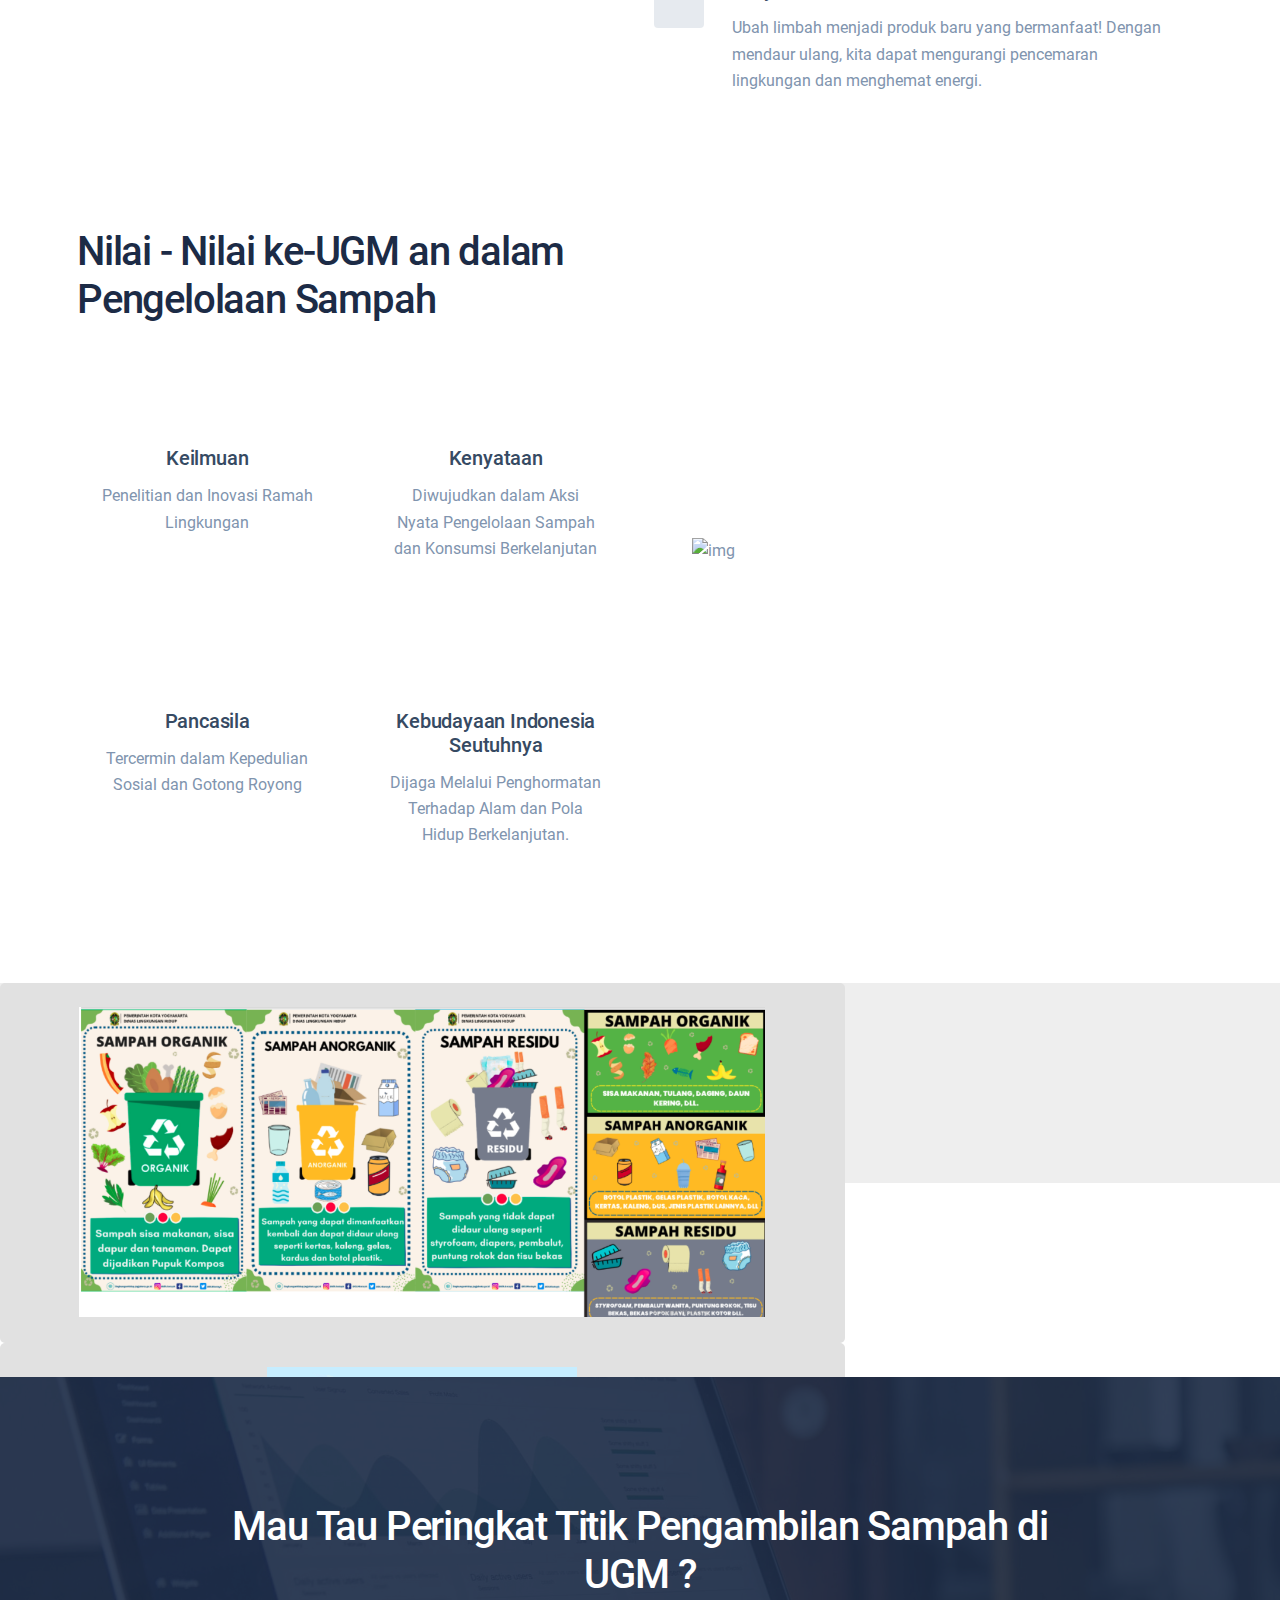
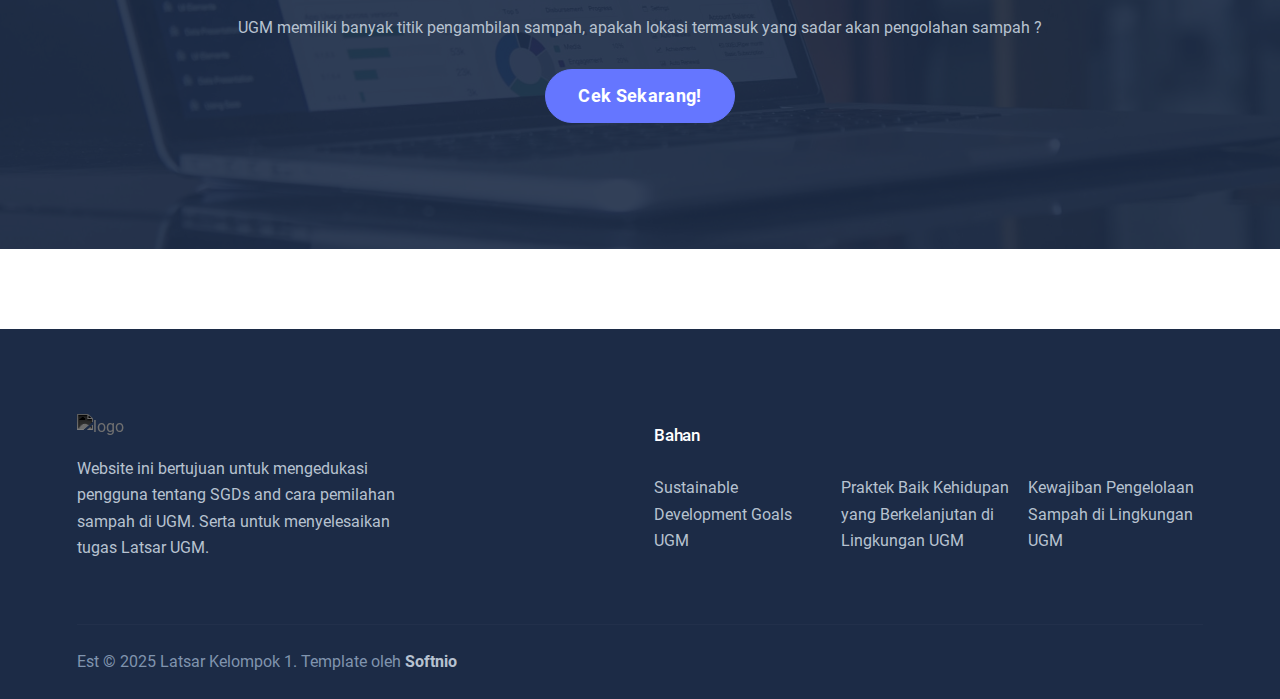
==== commit bef25dbb: "Fix" ====
--- a/index.html
+++ b/index.html
@@ -56,8 +56,6 @@
       href="hhttps://sastrogumilo.github.io/assets/css/theme.css?ver=3.1.0"
       type="text/css"
     />
-
-    
 
     <script src="https://code.jquery.com/jquery-3.6.0.min.js"></script>
 
@@ -124,17 +122,21 @@
                 <nav class="header-menu" data-content="mainNav">
                   <ul class="menu-list ms-lg-auto">
                     <li class="menu-item">
-                      <a href="https://sastrogumilo.github.io" class="menu-link nav-link"
+                      <a
+                        href="https://sastrogumilo.github.io"
+                        class="menu-link nav-link"
                         >Home</a
                       >
                     </li>
                     <li class="menu-item">
-                      <a href="#news" class="menu-link nav-link"
-                        >News</a
-                      >
+                      <a href="#news" class="menu-link nav-link">News</a>
                     </li>
                     <li class="menu-item">
-                      <a href="https://sastrogumilo.github.io/infografis.html" class="menu-link nav-link">Infographic</a>
+                      <a
+                        href="https://sastrogumilo.github.io/infografis.html"
+                        class="menu-link nav-link"
+                        >Infographic</a
+                      >
                     </li>
                     <!-- <li class="menu-item">
                       <a href="#team" class="menu-link nav-link">Team</a>
@@ -591,10 +593,12 @@
 
         <div class="pb-6">
           <div
-            class="carousel" id="news" name="news"
+            class="carousel"
+            id="news"
+            name="news"
             data-flickity='{ "wrapAround": true, "autoPlay": true, "freeScroll": true, "contain": true, "pageDots": false, "watchCSS": true }'
           >
-            <div  class="carousel-cell card_custom">
+            <!-- <div  class="carousel-cell card_custom">
               <div class="service-inline">
                 <div class="card-inner">
                   <div class="img-responsive img-block">
@@ -634,7 +638,7 @@
                   </div>
                 </div>
               </div>
-            </div>
+            </div> -->
             <div class="carousel-cell card_custom">
               <div class="service-inline">
                 <div class="card-inner">
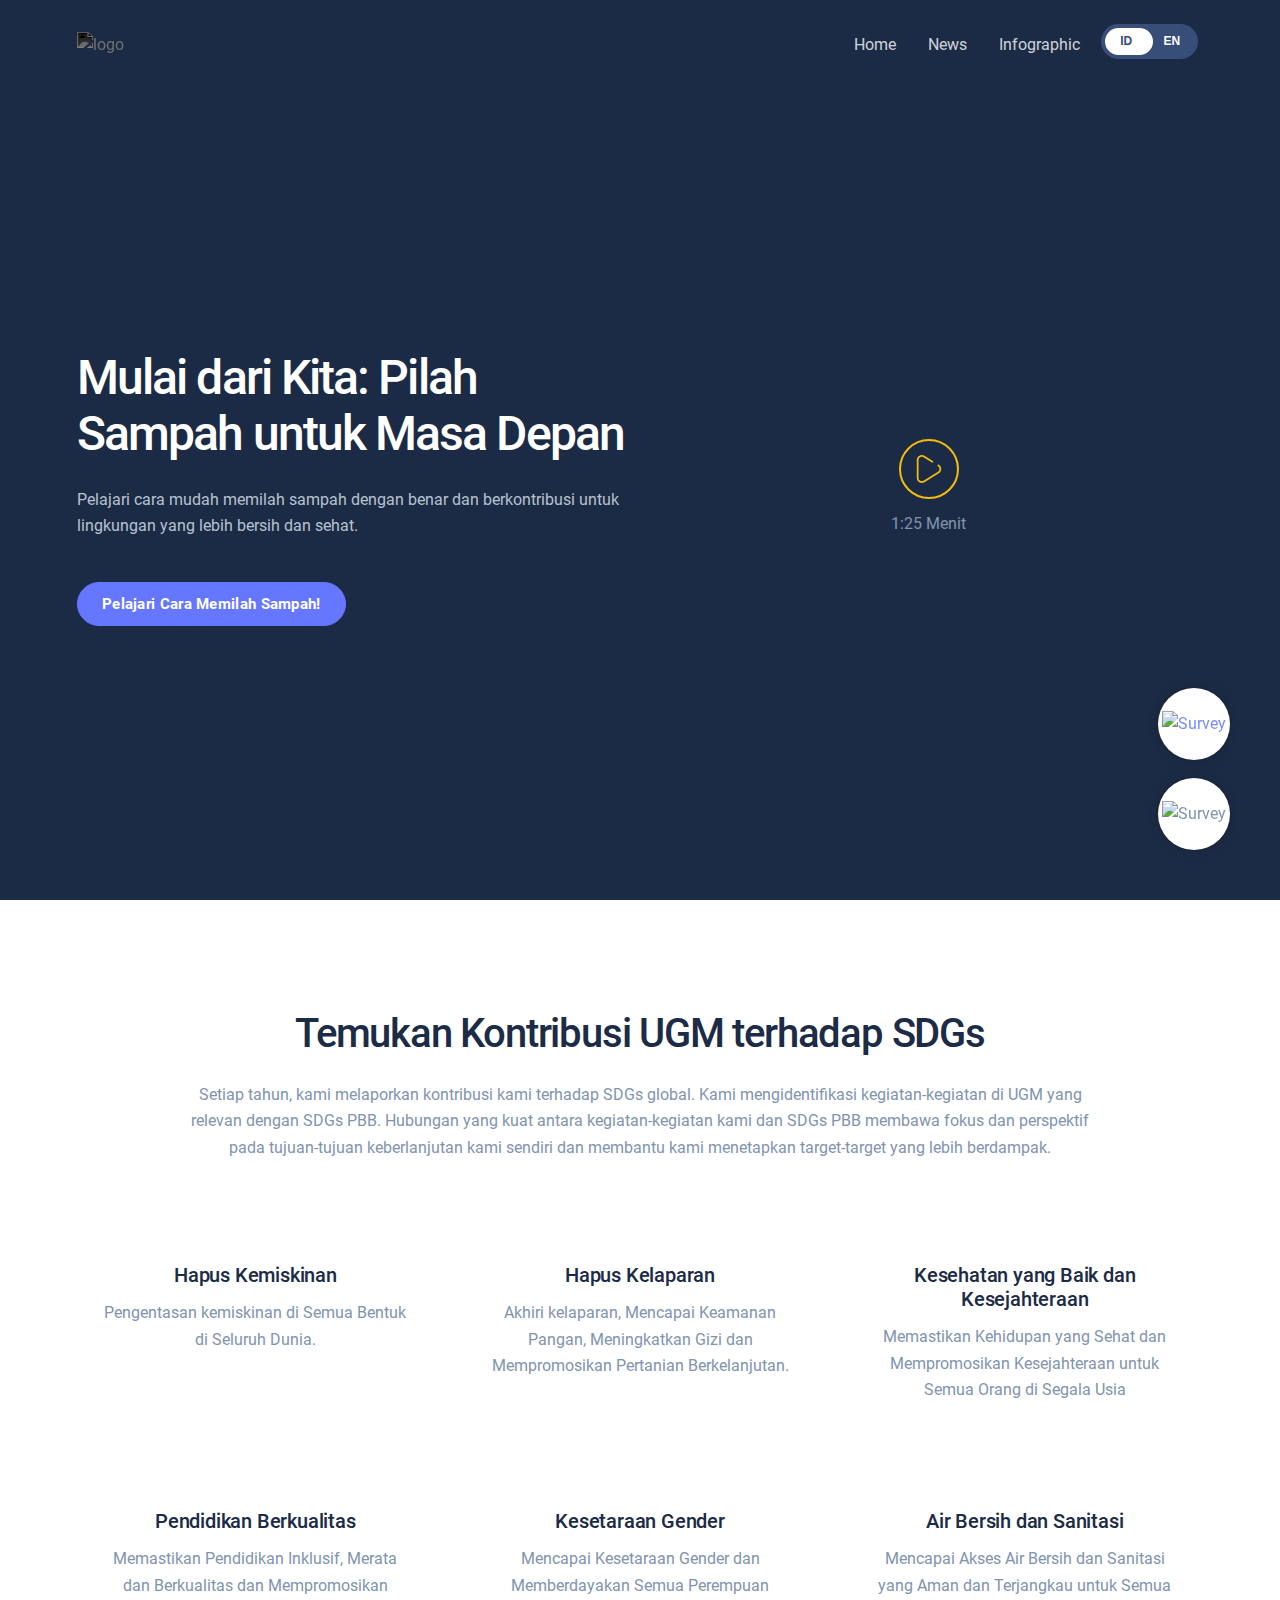
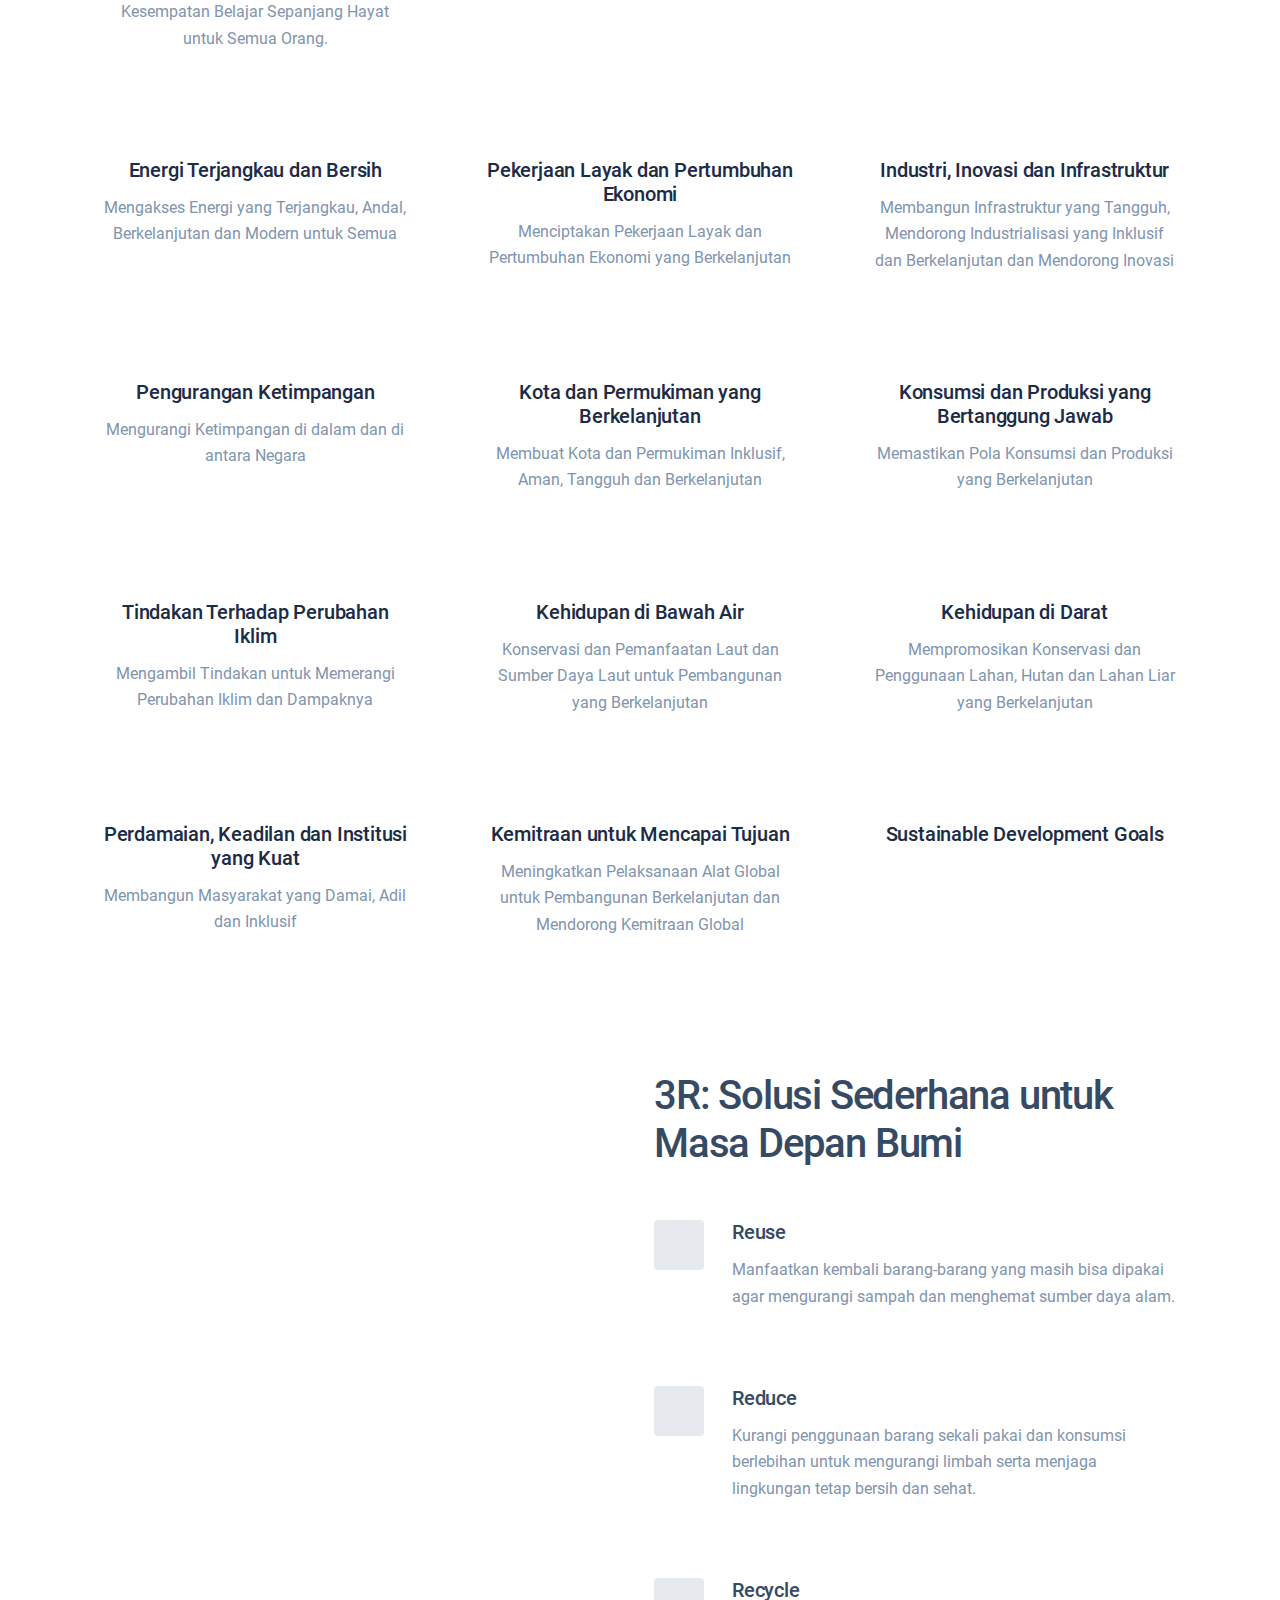
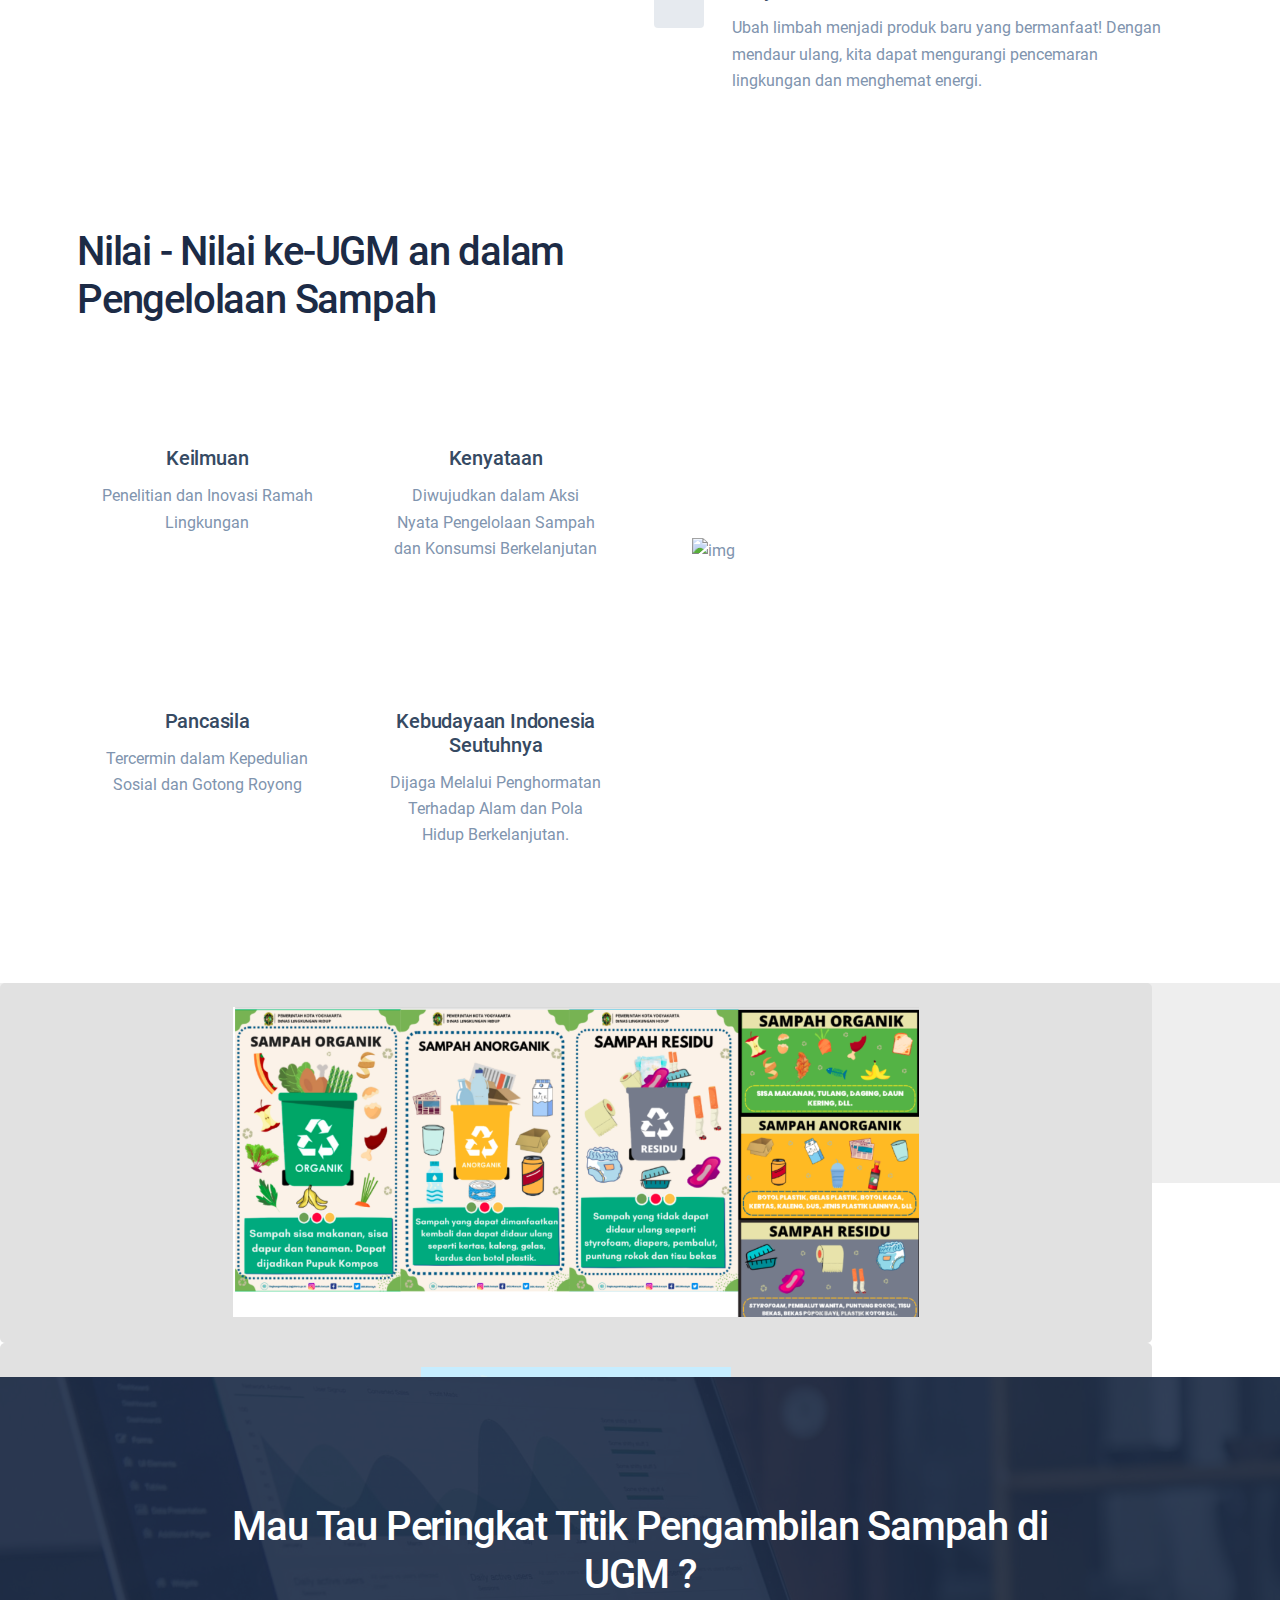
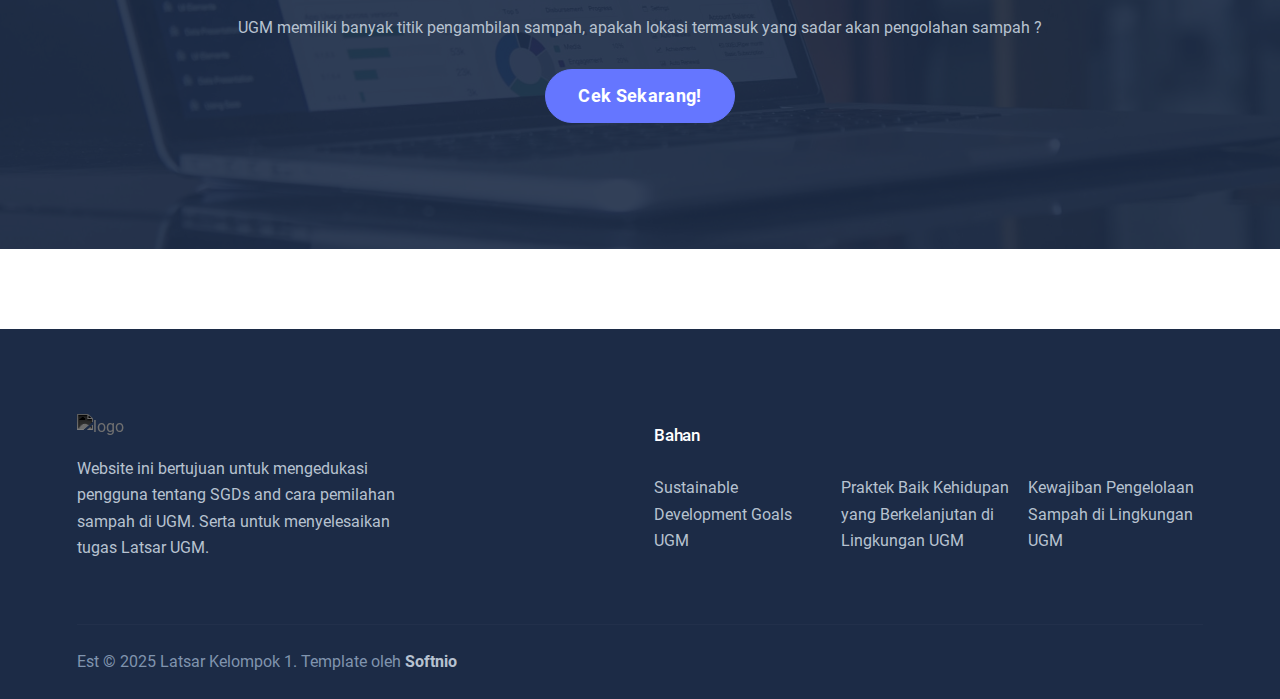
==== commit f27ba8b0: "Fix" ====
--- a/index.html
+++ b/index.html
@@ -551,7 +551,7 @@
           }
 
           .carousel-cell {
-            width: 66%;
+            width: 90%;
             height: 360px;
             margin-right: 10px;
             background: #e1e1e1;
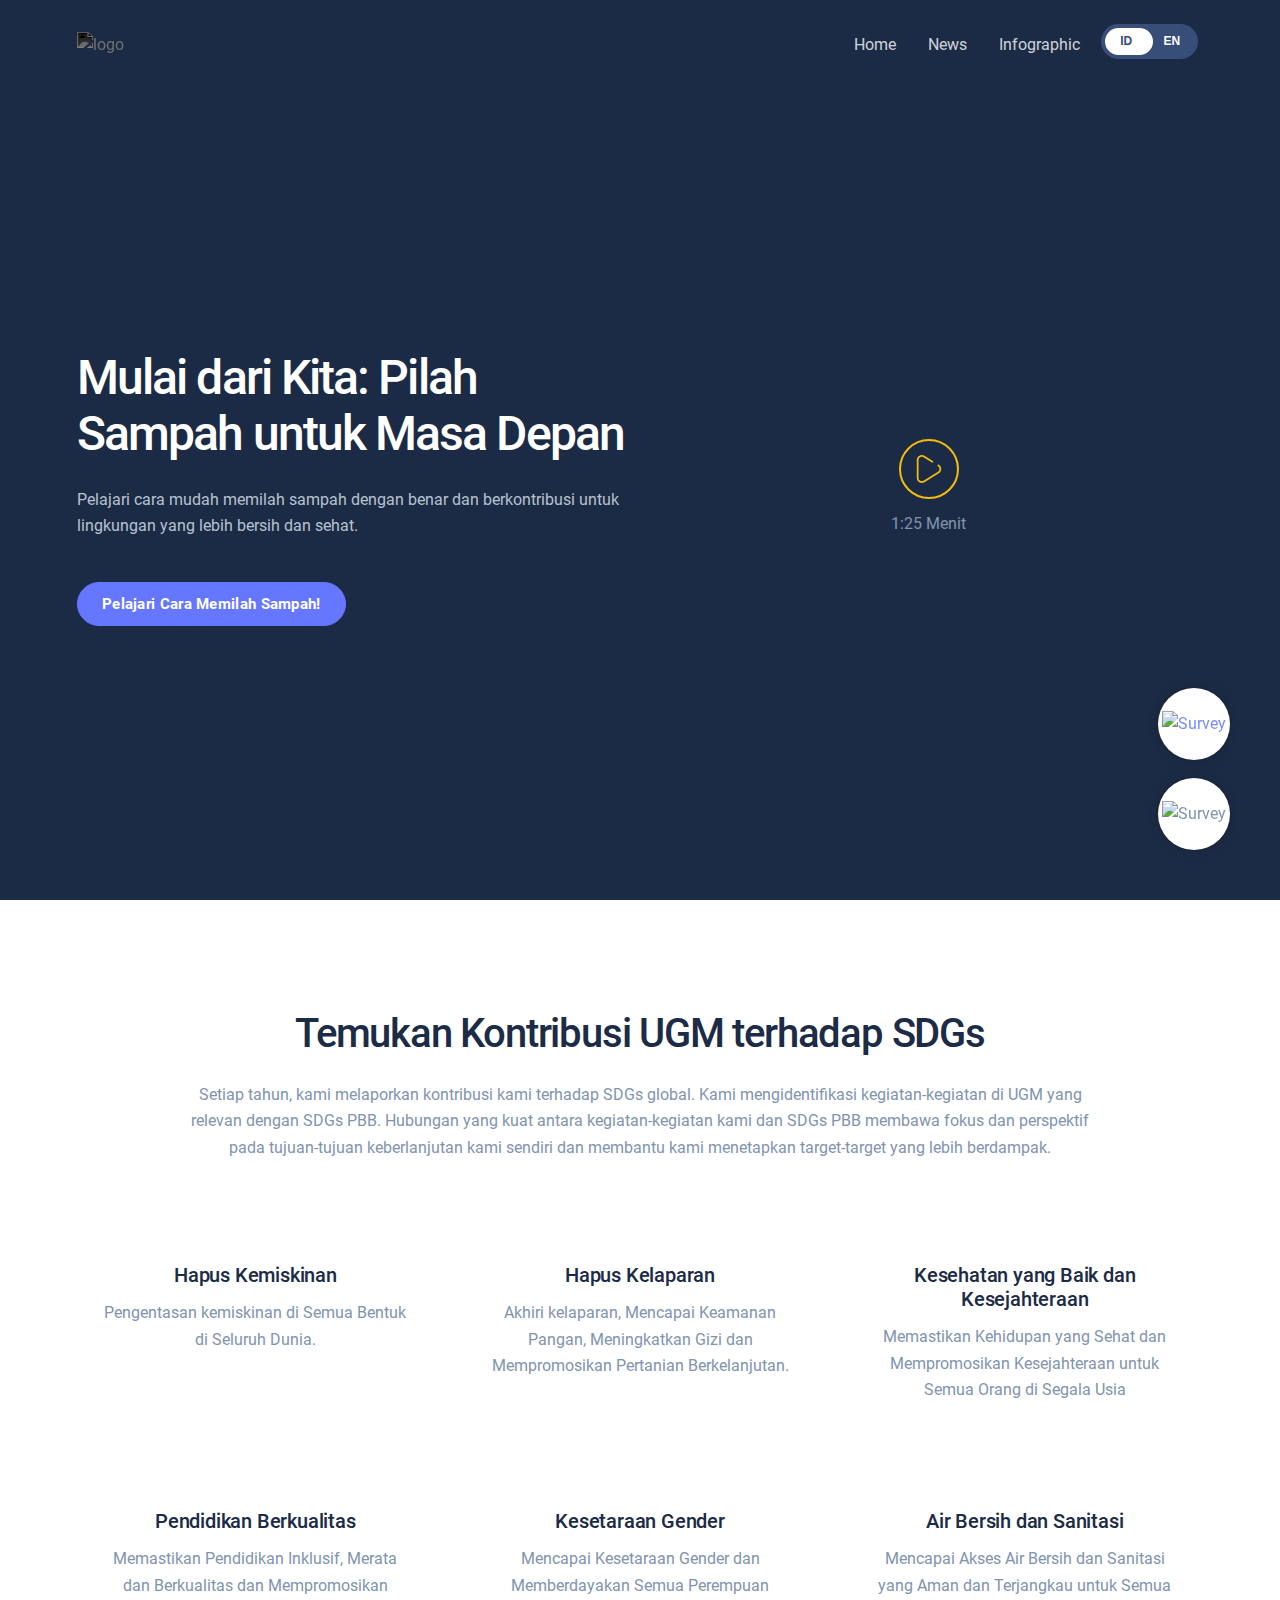
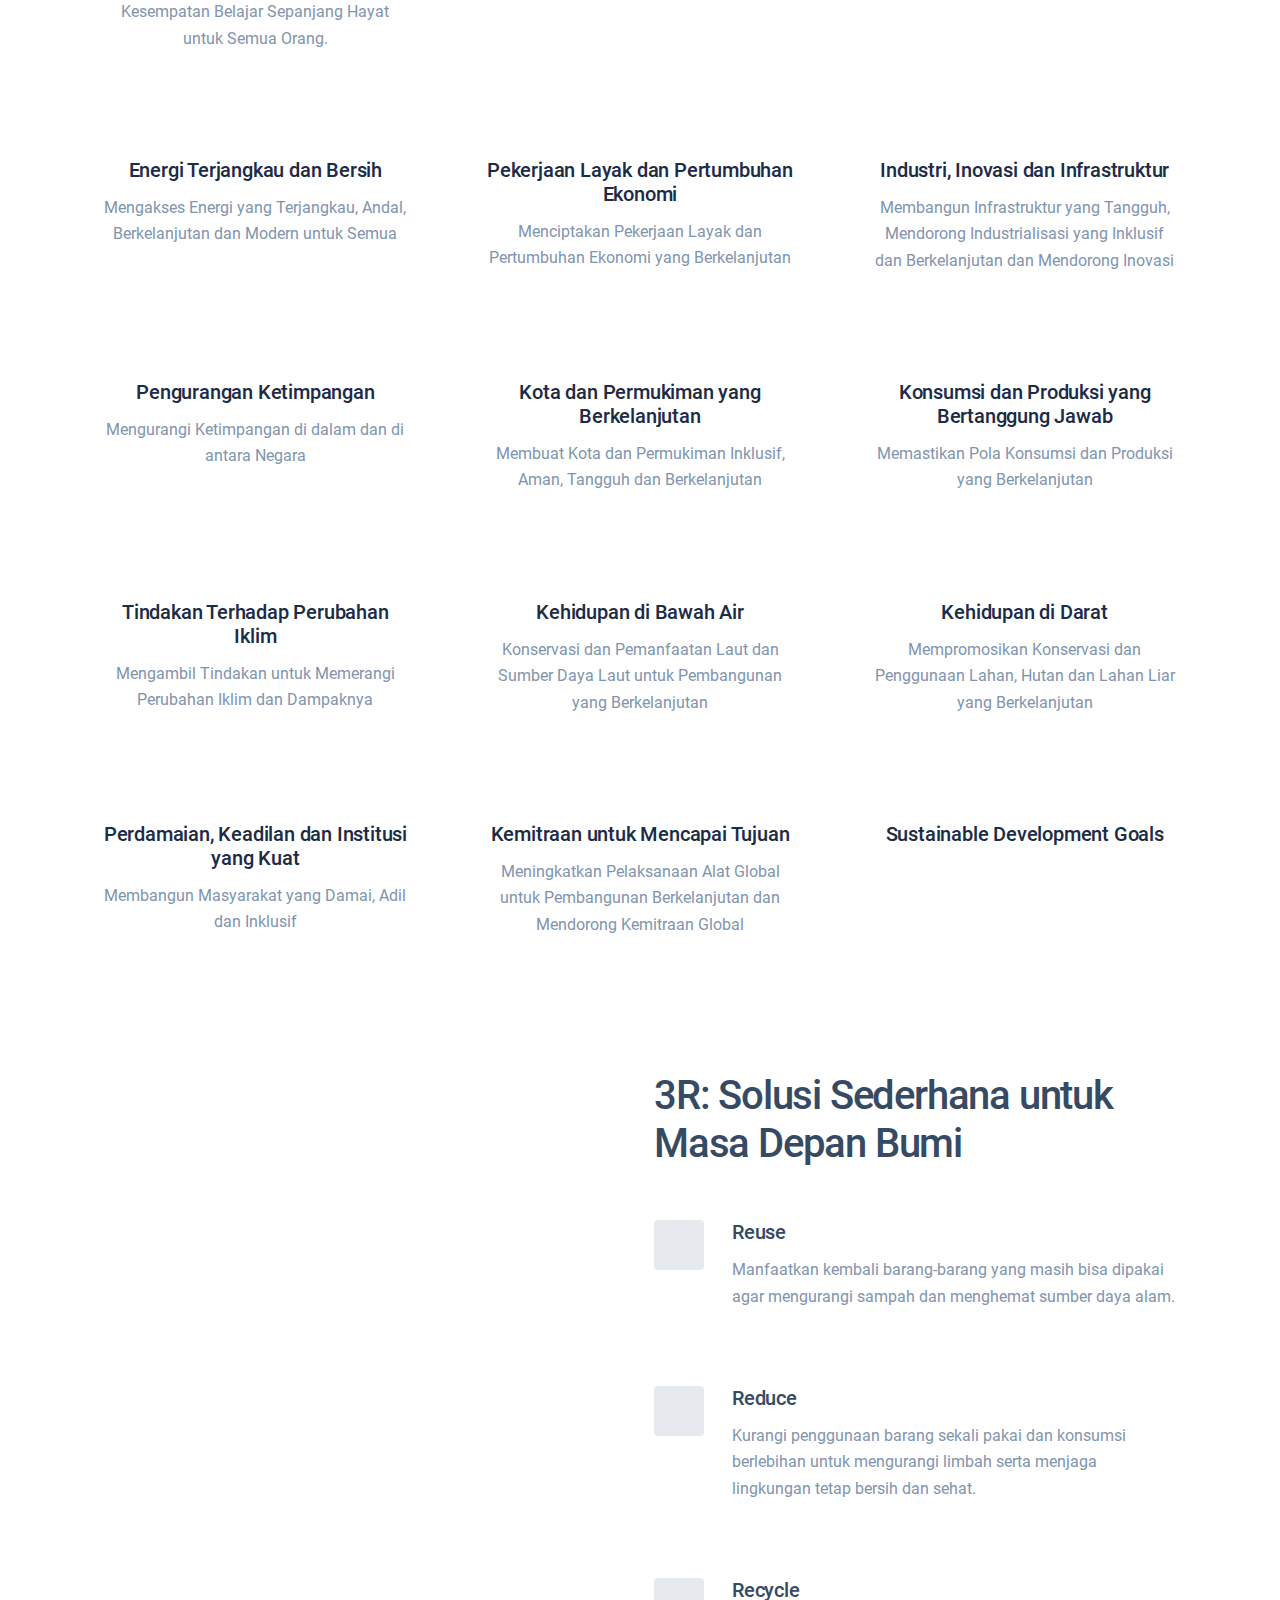
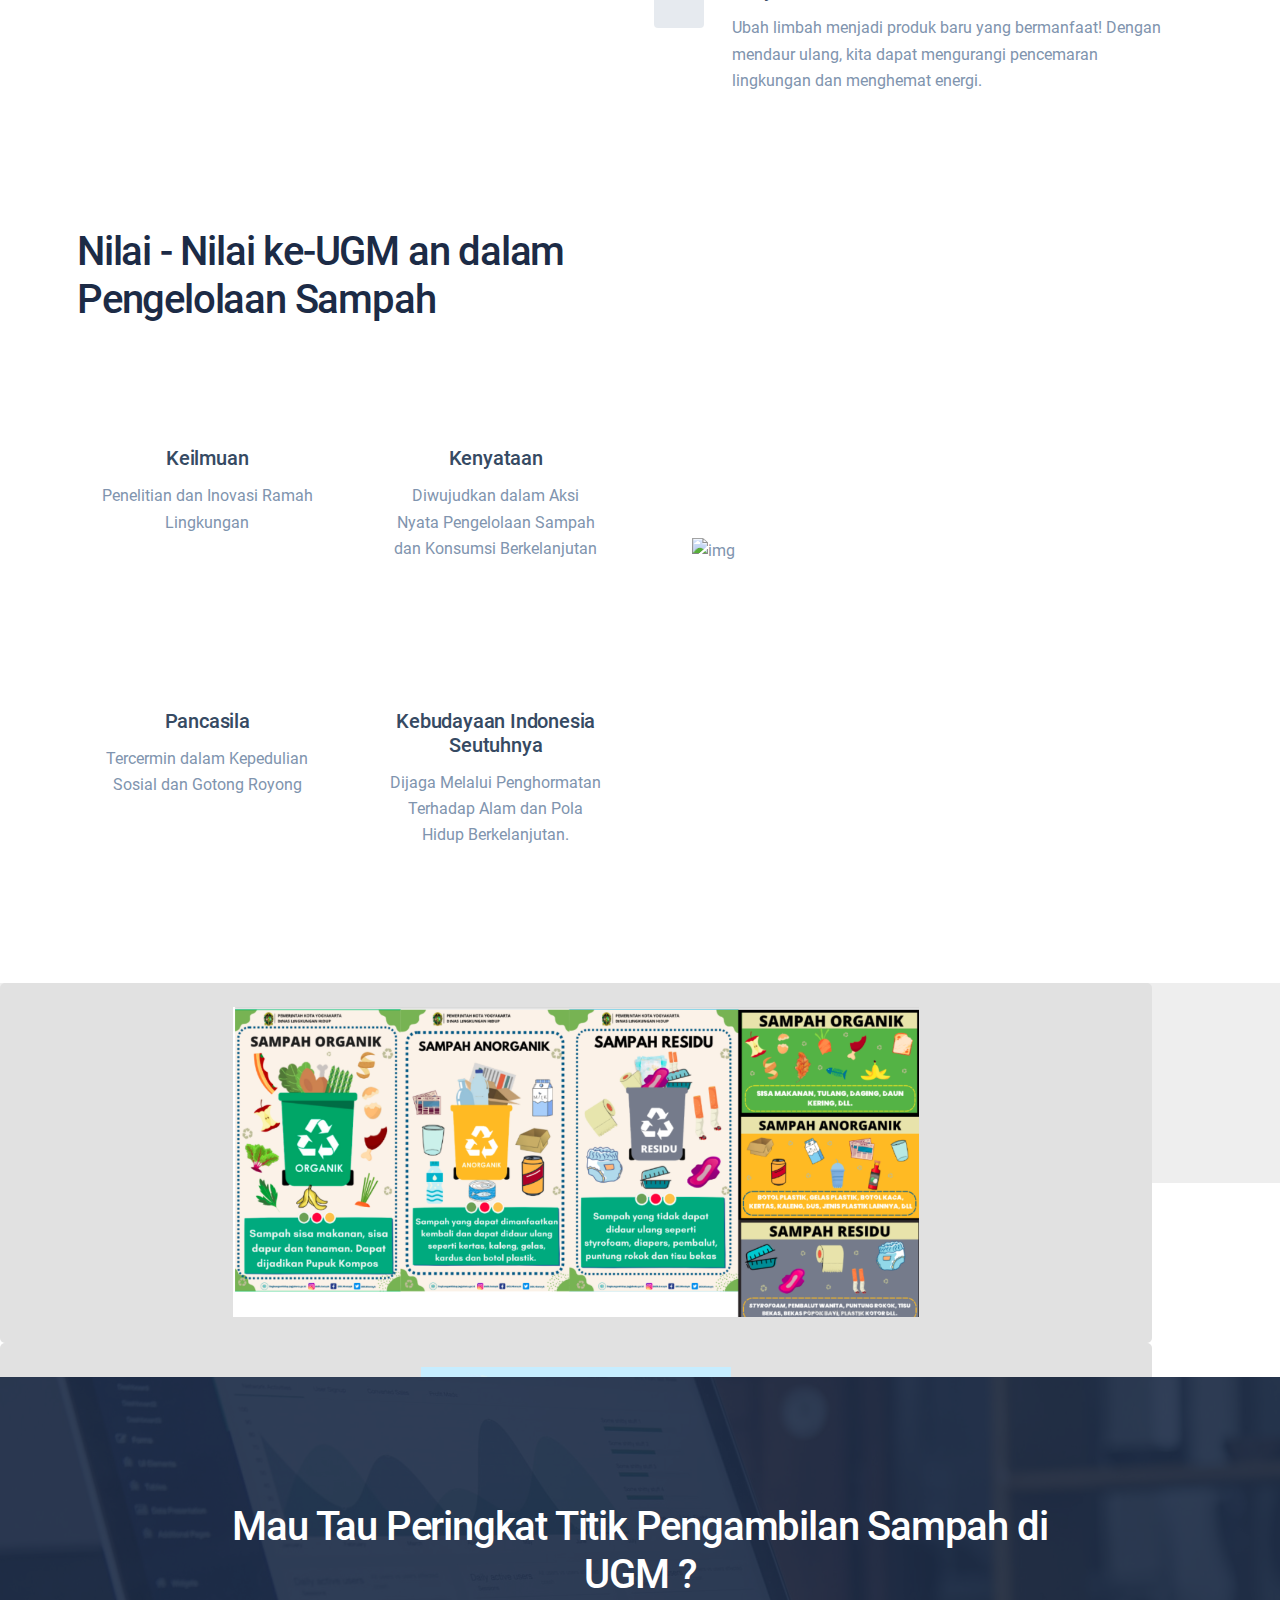
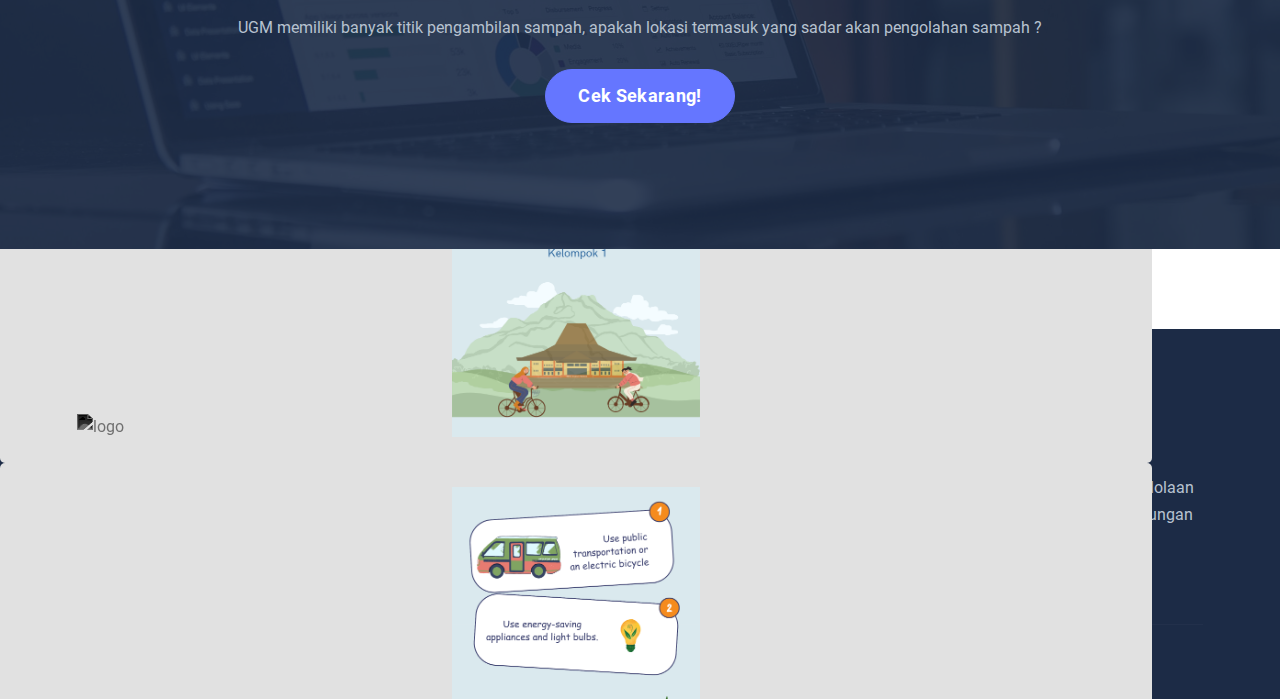
==== commit ef1bc465: "Fix news" ====
--- a/index.html
+++ b/index.html
@@ -715,6 +715,112 @@
                 </div>
               </div>
             </div>
+
+
+            <div class="carousel-cell">
+              <div class="service-inline">
+                <div class="card-inner">
+                  <div class="img-responsive img-block">
+                    <img
+                      src="https://sastrogumilo.github.io/images/news/news-4.png"
+                      alt=""
+                      class="custom_img"
+                    />
+                  </div>
+                  <div class="service-text">
+                    <h5 class="title d-none">
+                      Langkah yang sudah dilakukan UGM untuk meminimalisir
+                      sampah
+                    </h5>
+                    <p
+                      class="sub_carousel"
+                      id="__3r_reuse_sub_1"
+                      style="font-size: 1.4vh d-none"
+                    >
+                    </p>
+                  </div>
+                </div>
+              </div>
+            </div>
+
+            <div class="carousel-cell">
+              <div class="service-inline">
+                <div class="card-inner">
+                  <div class="img-responsive img-block">
+                    <img
+                      src="https://sastrogumilo.github.io/images/news/news-5.png"
+                      alt=""
+                      class="custom_img"
+                    />
+                  </div>
+                  <div class="service-text">
+                    <h5 class="title d-none">
+                      Langkah yang sudah dilakukan UGM untuk meminimalisir
+                      sampah
+                    </h5>
+                    <p
+                      class="sub_carousel"
+                      id="__3r_reuse_sub_1"
+                      style="font-size: 1.4vh d-none"
+                    >
+                    </p>
+                  </div>
+                </div>
+              </div>
+            </div>
+
+            <div class="carousel-cell">
+              <div class="service-inline">
+                <div class="card-inner">
+                  <div class="img-responsive img-block">
+                    <img
+                      src="https://sastrogumilo.github.io/images/news/news-6.png"
+                      alt=""
+                      class="custom_img"
+                    />
+                  </div>
+                  <div class="service-text">
+                    <h5 class="title d-none">
+                      Langkah yang sudah dilakukan UGM untuk meminimalisir
+                      sampah
+                    </h5>
+                    <p
+                      class="sub_carousel"
+                      id="__3r_reuse_sub_1"
+                      style="font-size: 1.4vh d-none"
+                    >
+                    </p>
+                  </div>
+                </div>
+              </div>
+            </div>
+
+            <div class="carousel-cell">
+              <div class="service-inline">
+                <div class="card-inner">
+                  <div class="img-responsive img-block">
+                    <img
+                      src="https://sastrogumilo.github.io/images/news/news-7.png"
+                      alt=""
+                      class="custom_img"
+                    />
+                  </div>
+                  <div class="service-text">
+                    <h5 class="title d-none">
+                      Langkah yang sudah dilakukan UGM untuk meminimalisir
+                      sampah
+                    </h5>
+                    <p
+                      class="sub_carousel"
+                      id="__3r_reuse_sub_1"
+                      style="font-size: 1.4vh d-none"
+                    >
+                    </p>
+                  </div>
+                </div>
+              </div>
+            </div>
+
           </div>
         </div>
 
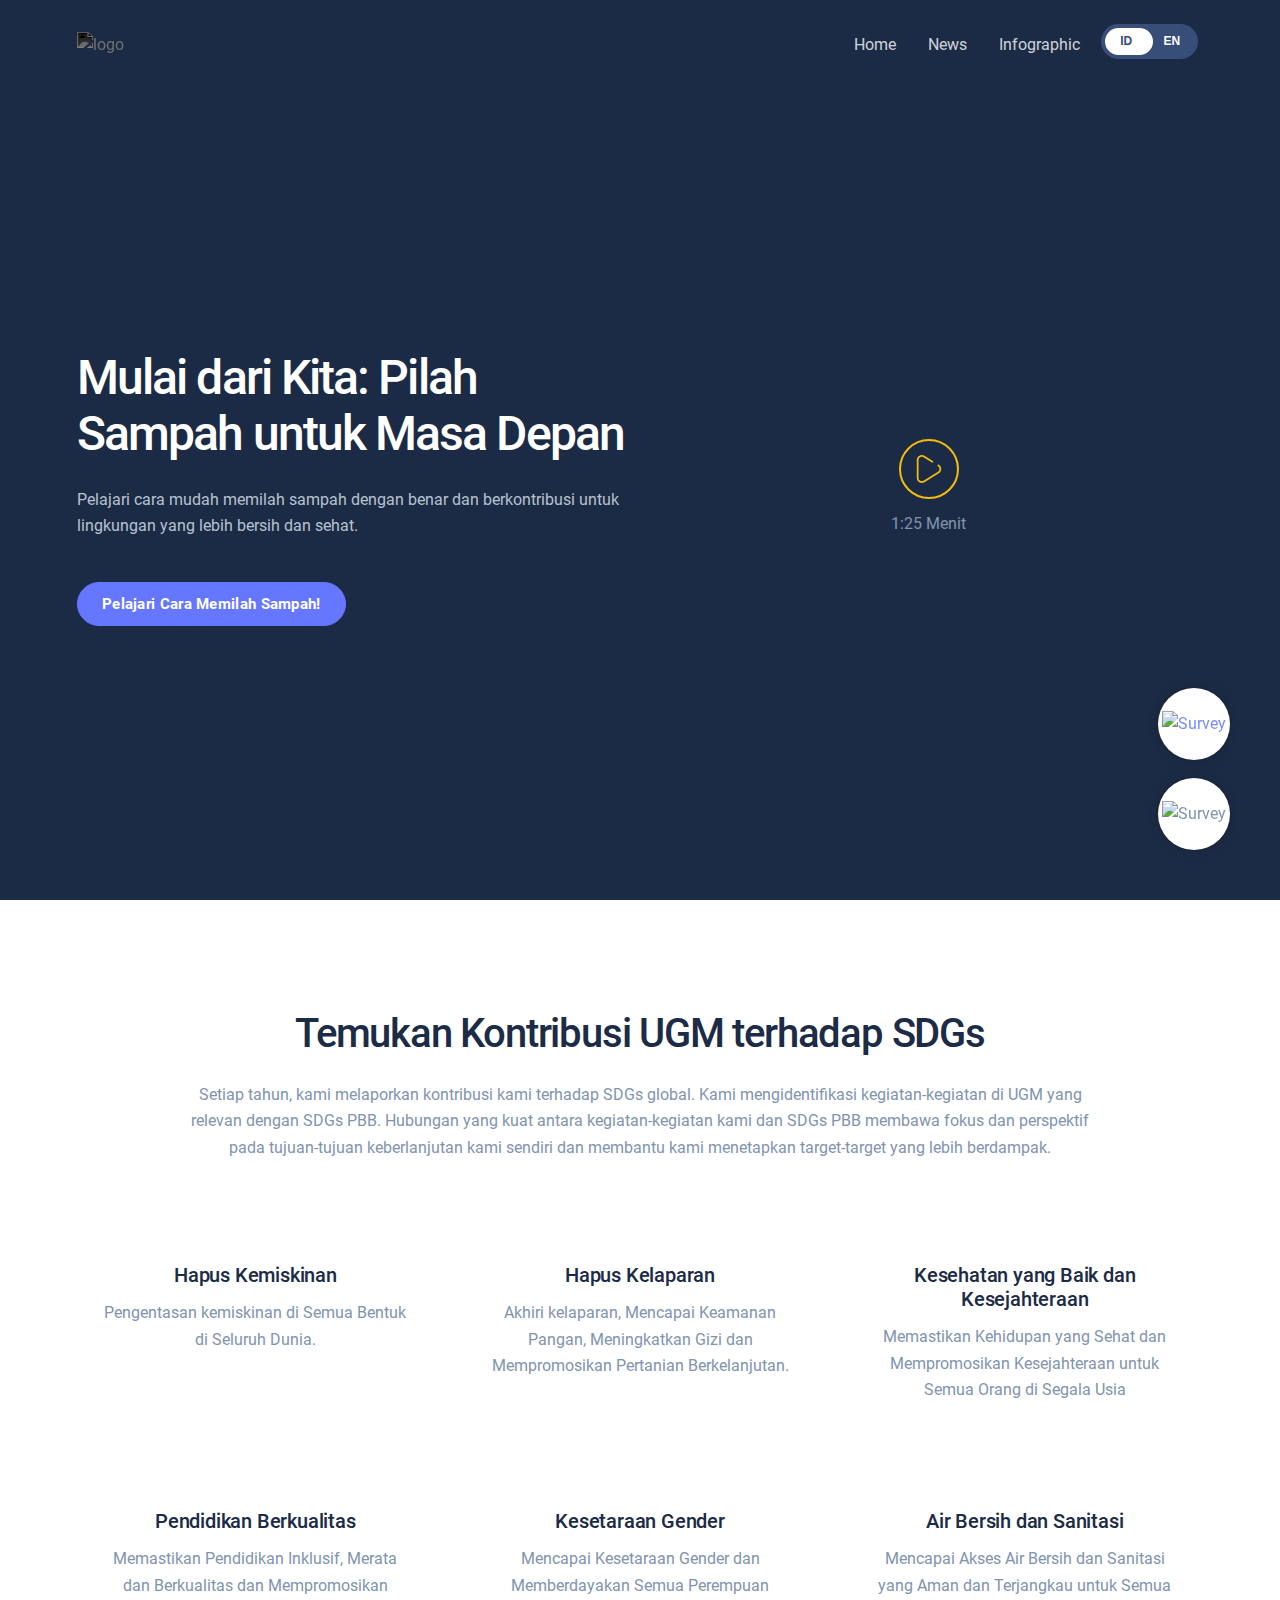
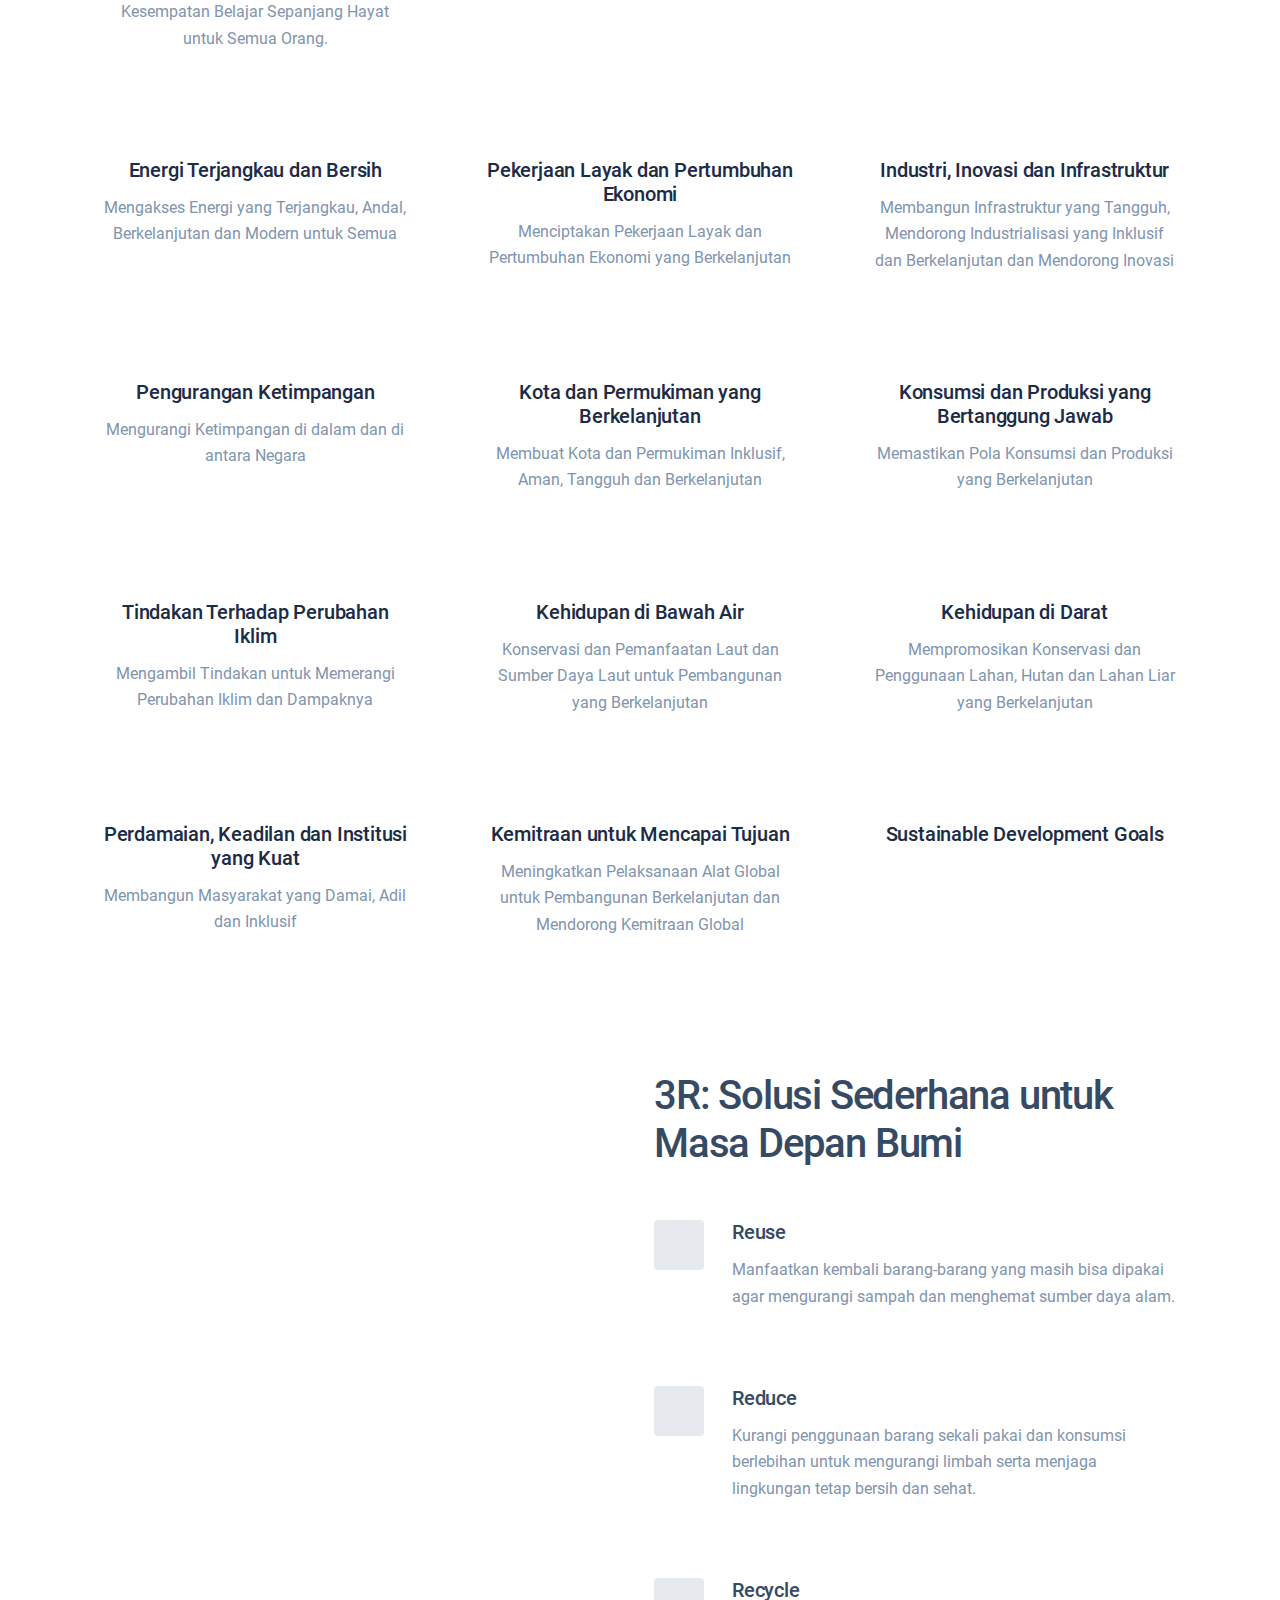
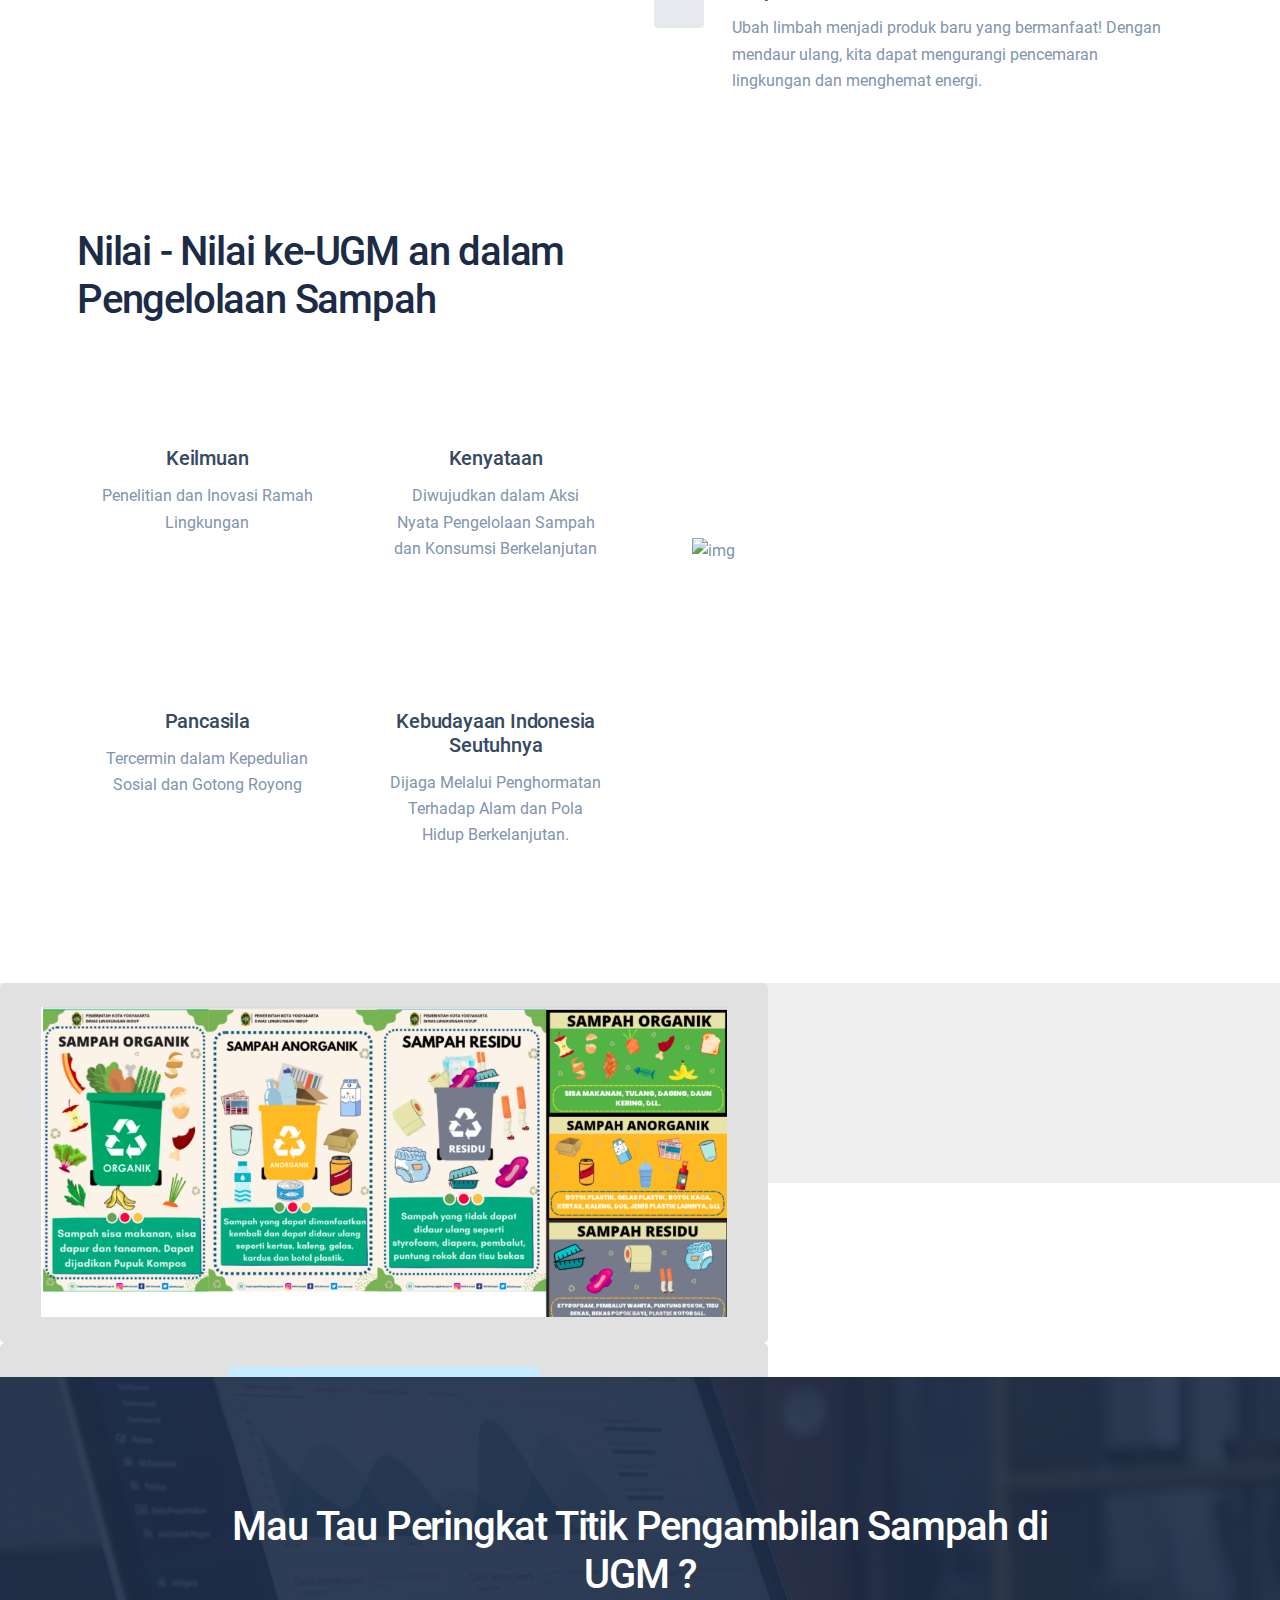
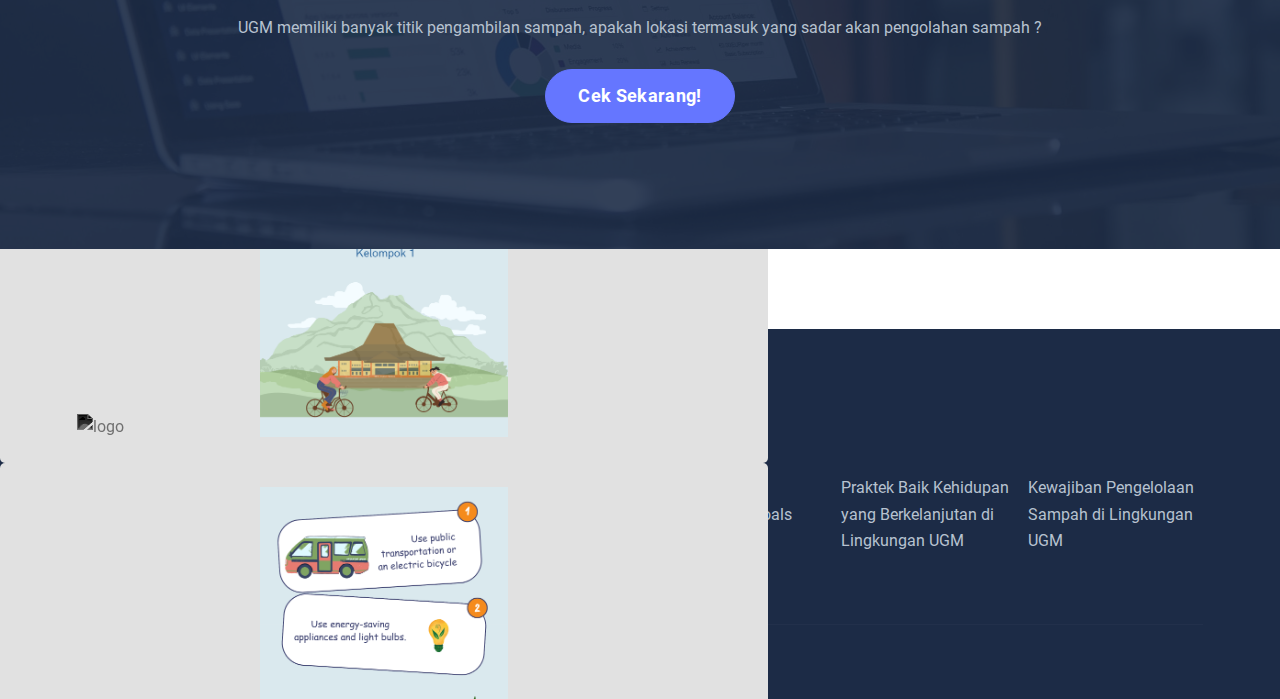
==== commit 2d702d22: "Fix news" ====
--- a/index.html
+++ b/index.html
@@ -551,7 +551,7 @@
           }
 
           .carousel-cell {
-            width: 90%;
+            width: 60%;
             height: 360px;
             margin-right: 10px;
             background: #e1e1e1;
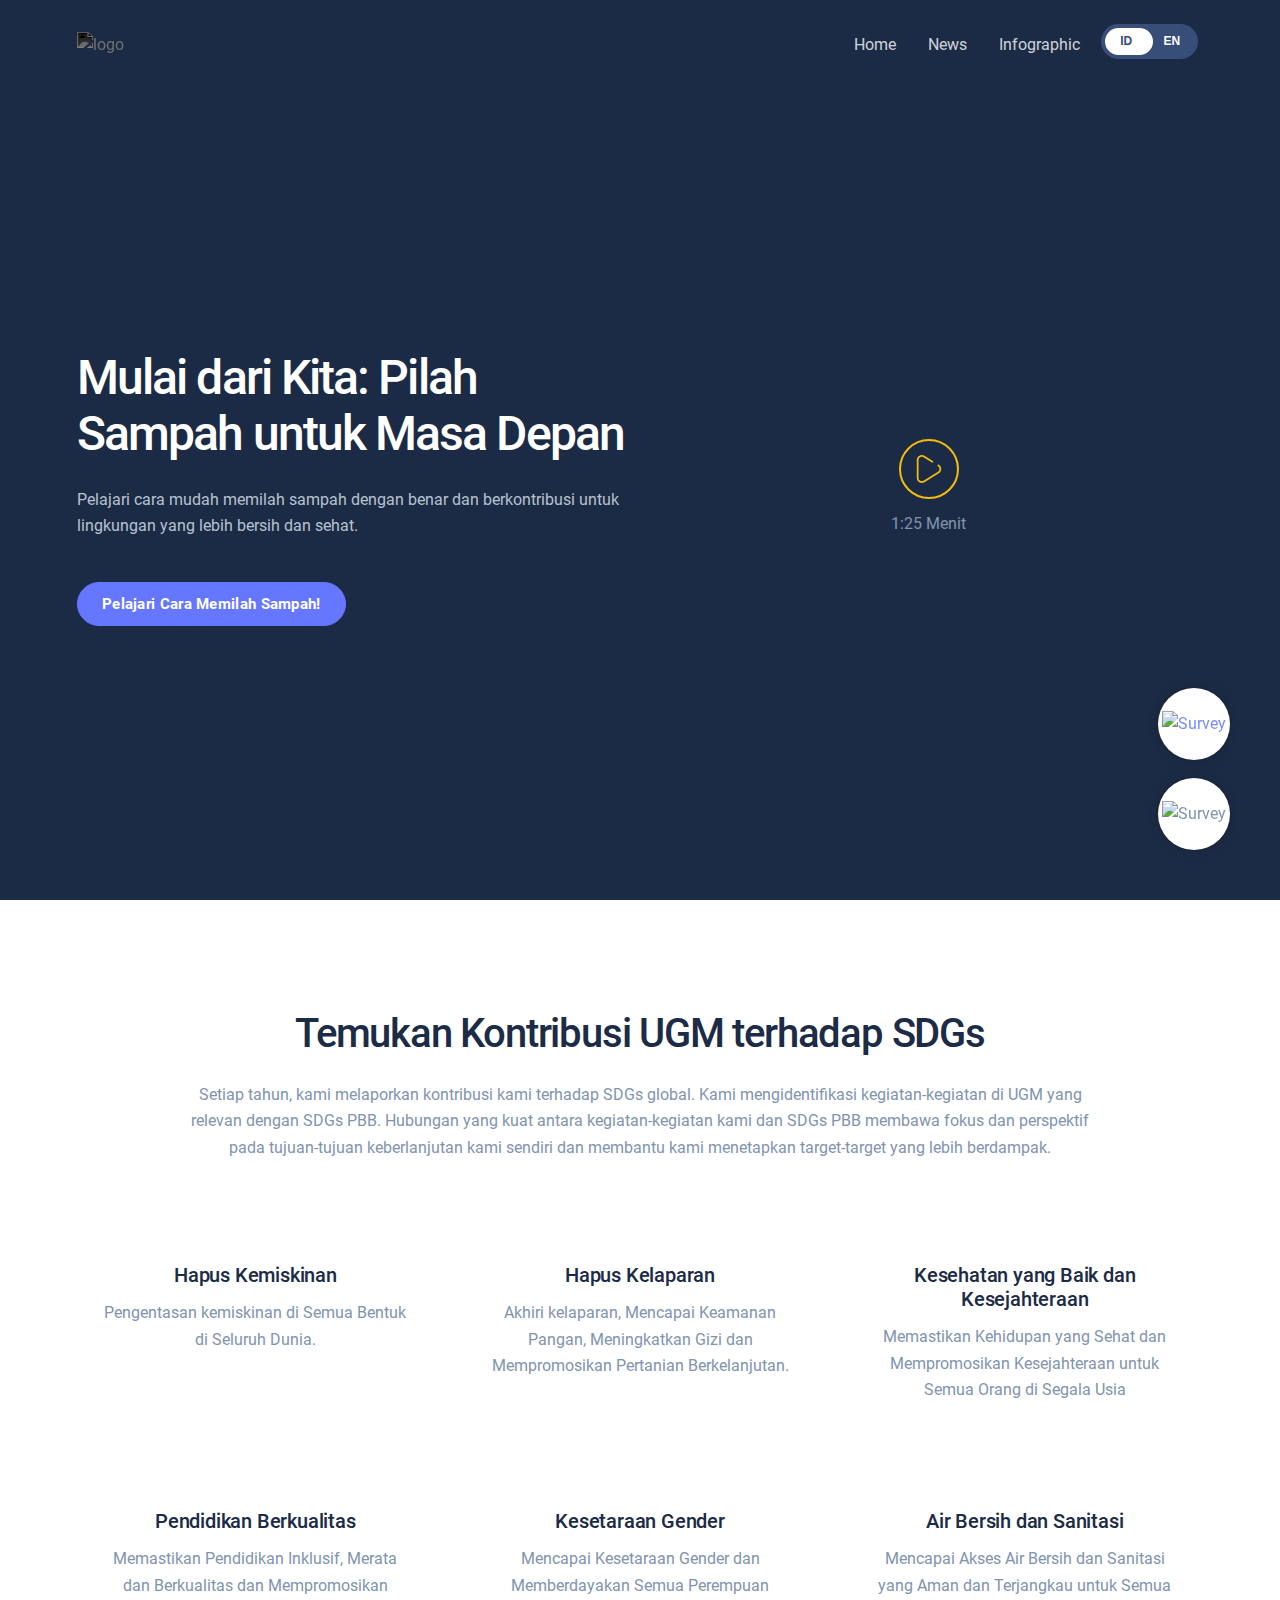
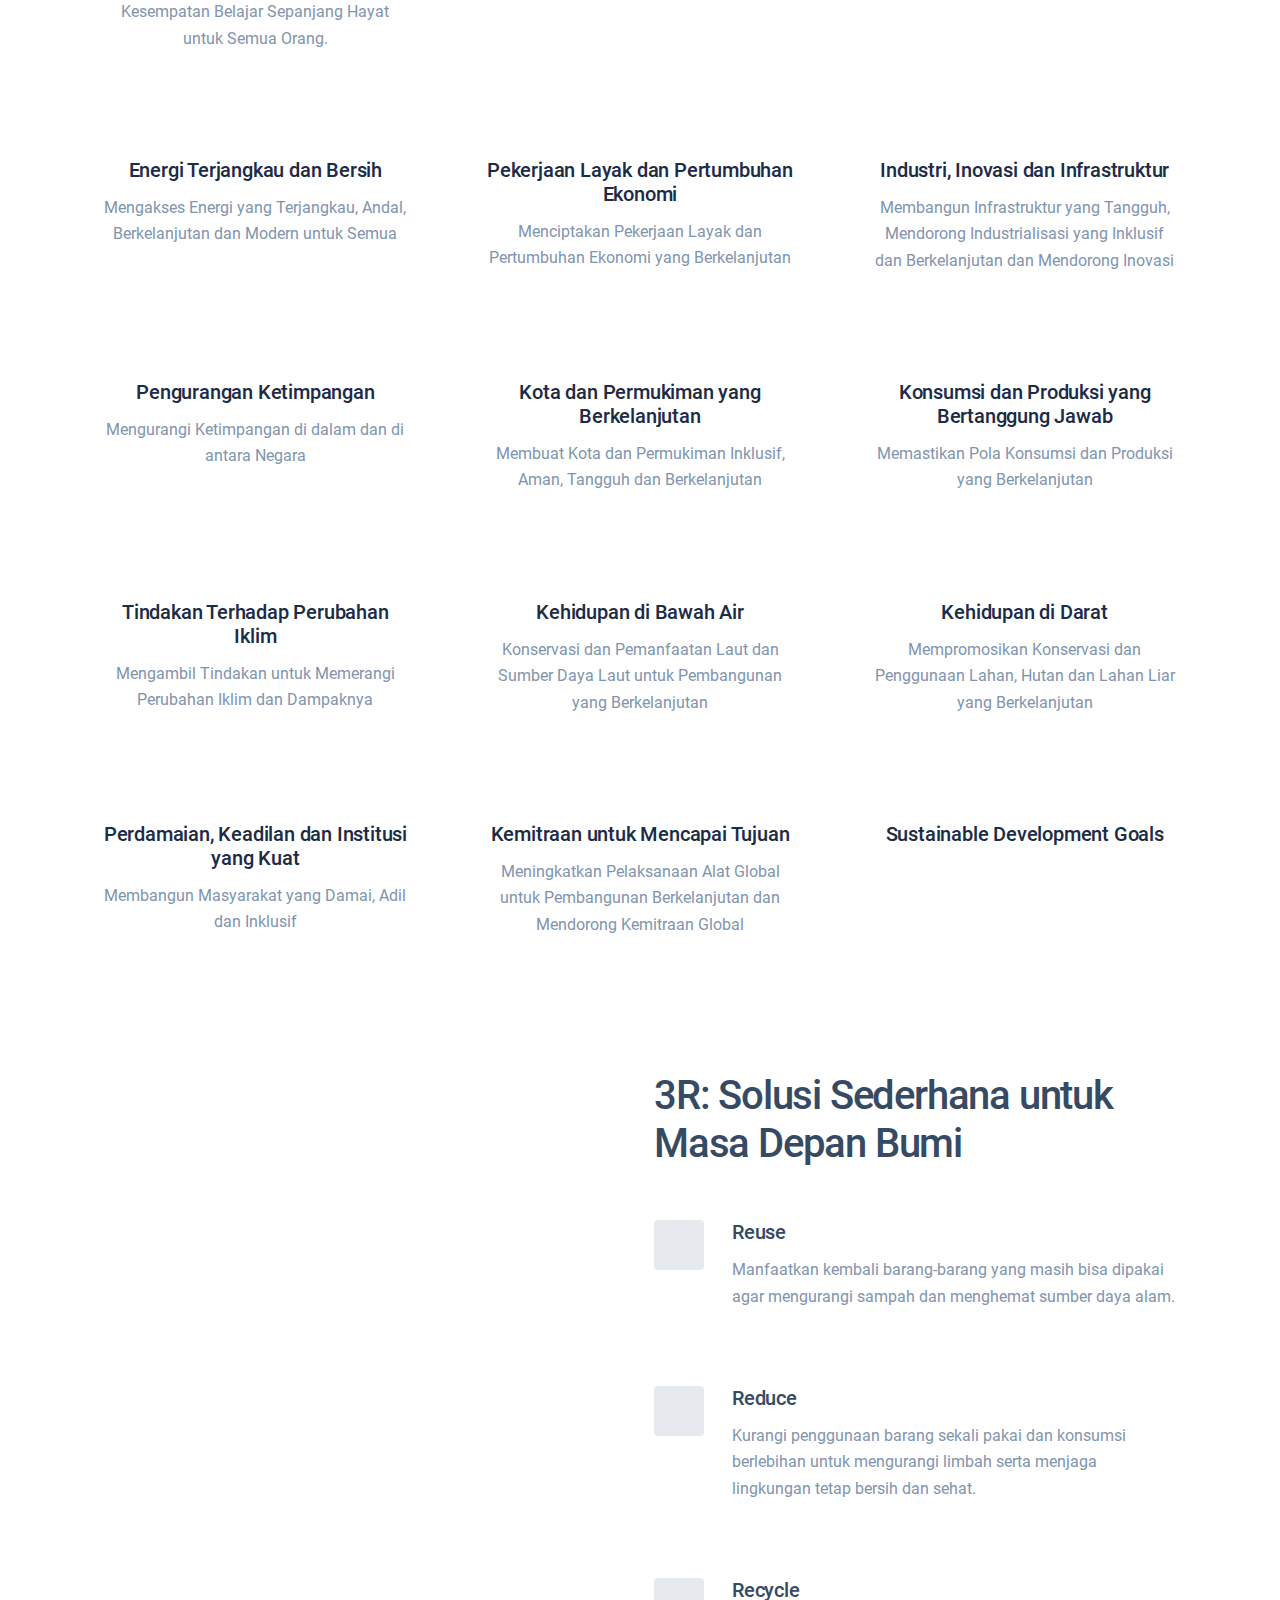
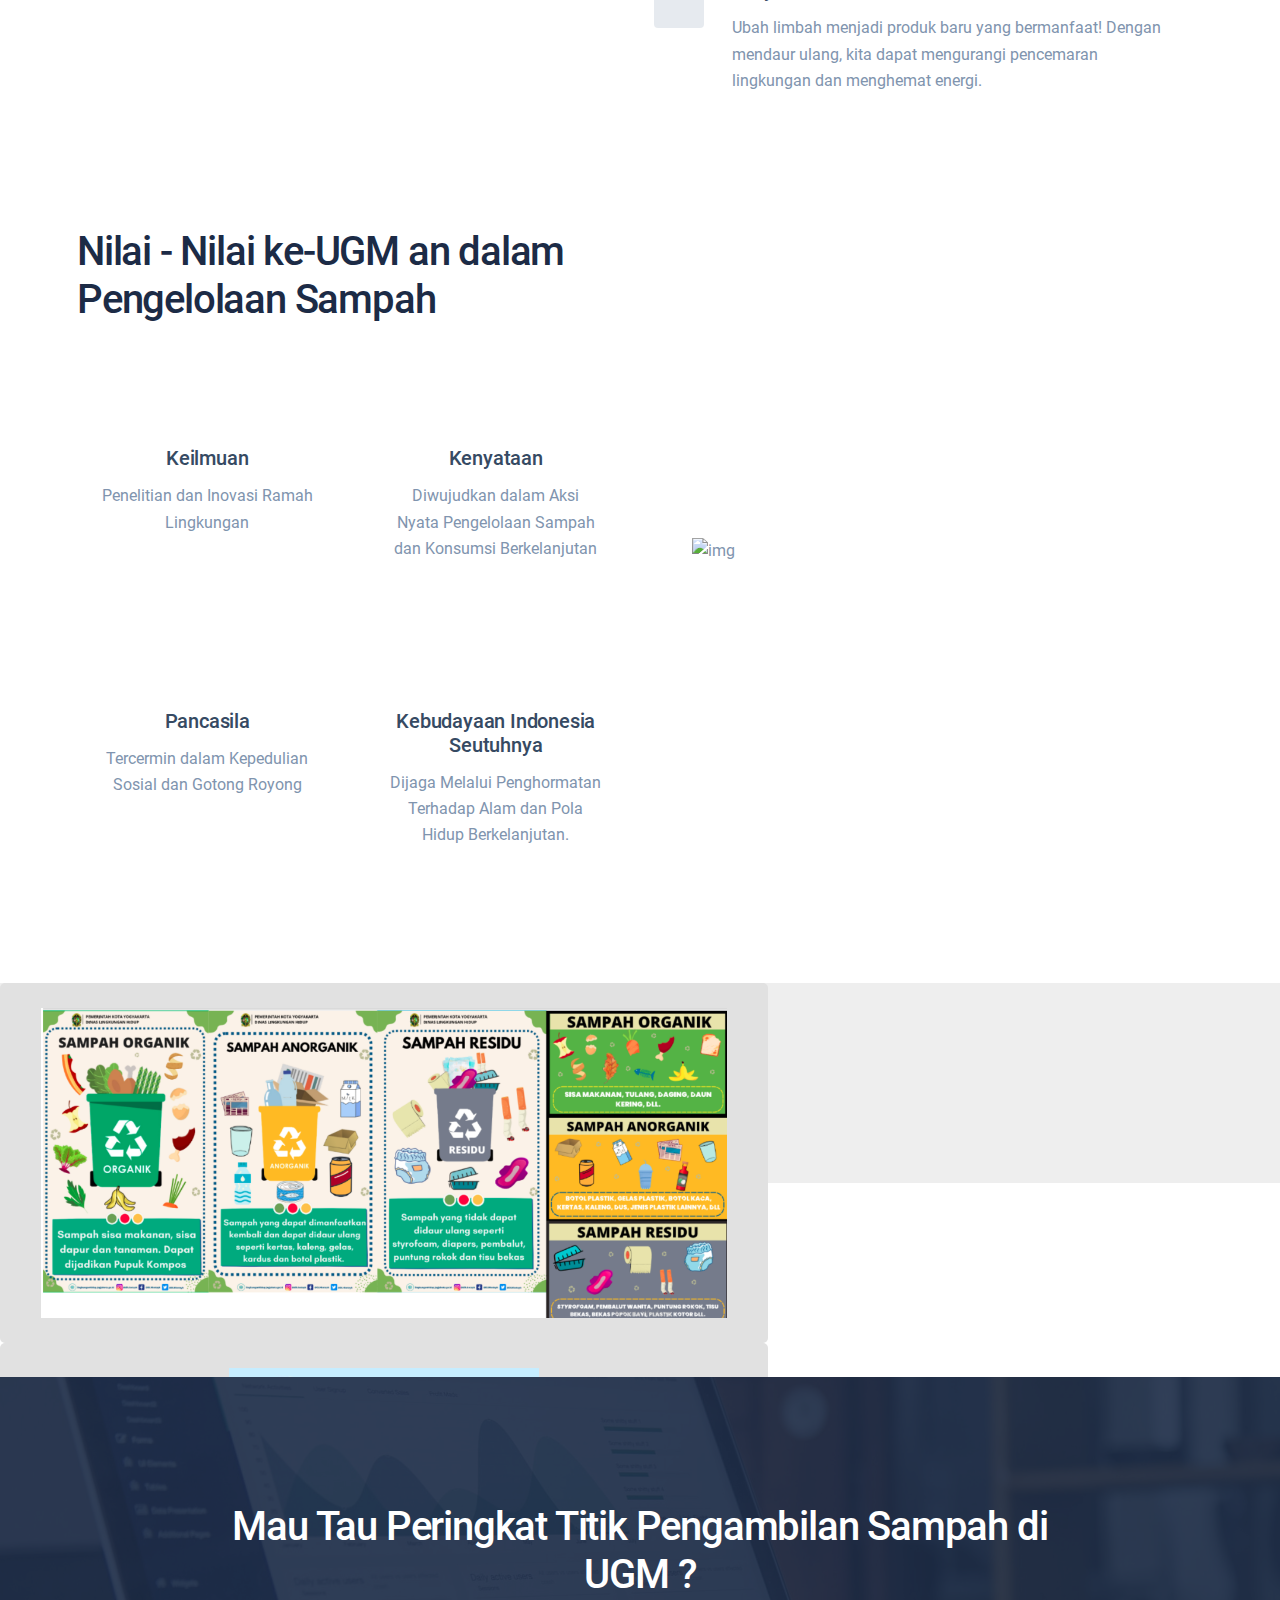
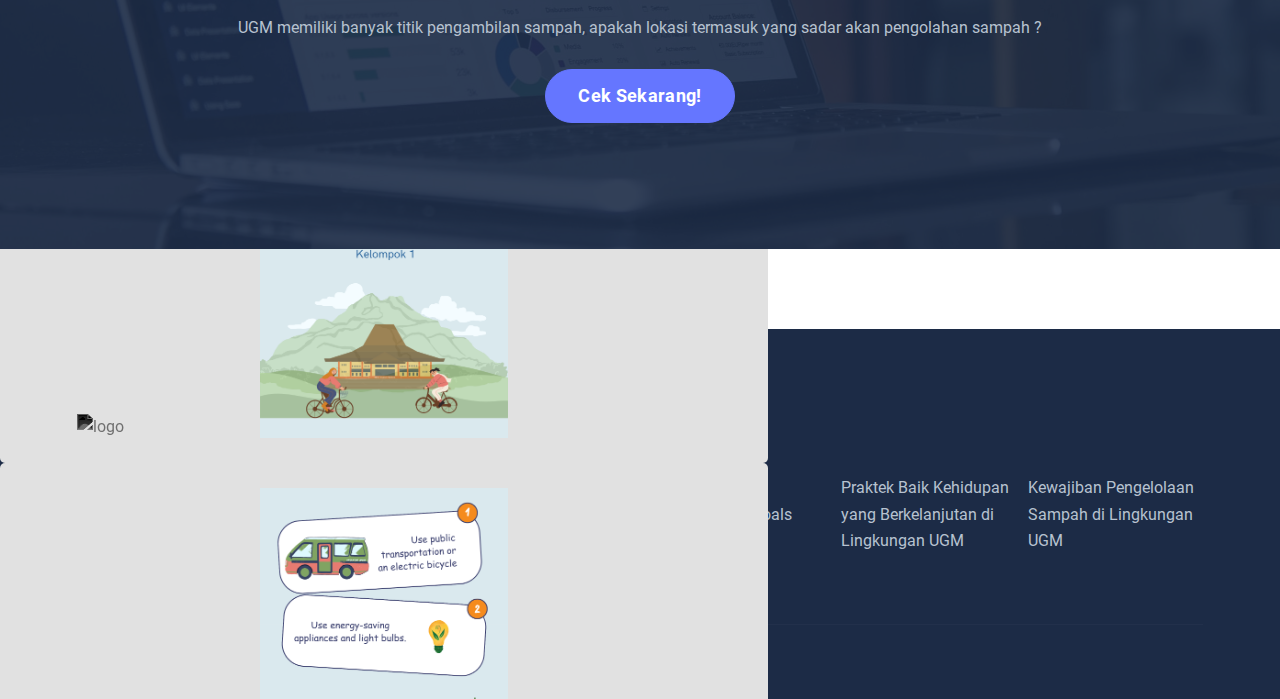
==== commit 78d34d0a: "Fix news" ====
--- a/index.html
+++ b/index.html
@@ -601,7 +601,7 @@
             <!-- <div  class="carousel-cell card_custom">
               <div class="service-inline">
                 <div class="card-inner">
-                  <div class="img-responsive img-block">
+                  <div class="img-responsive img-block" style="margin: auto;">
                     <img
                       src="https://sastrogumilo.github.io/images/news/news-1.png"
                       alt=""
@@ -642,7 +642,7 @@
             <div class="carousel-cell card_custom">
               <div class="service-inline">
                 <div class="card-inner">
-                  <div class="img-responsive img-block">
+                  <div class="img-responsive img-block" style="margin: auto;" style="margin: auto;">
                     <img
                       src="https://sastrogumilo.github.io/images/news/news-2.png"
                       alt=""
@@ -680,7 +680,7 @@
             <div class="carousel-cell">
               <div class="service-inline">
                 <div class="card-inner">
-                  <div class="img-responsive img-block">
+                  <div class="img-responsive img-block" style="margin: auto;">
                     <img
                       src="https://sastrogumilo.github.io/images/news/news-3.png"
                       alt=""
@@ -720,7 +720,7 @@
             <div class="carousel-cell">
               <div class="service-inline">
                 <div class="card-inner">
-                  <div class="img-responsive img-block">
+                  <div class="img-responsive img-block" style="margin: auto;">
                     <img
                       src="https://sastrogumilo.github.io/images/news/news-4.png"
                       alt=""
@@ -746,7 +746,7 @@
             <div class="carousel-cell">
               <div class="service-inline">
                 <div class="card-inner">
-                  <div class="img-responsive img-block">
+                  <div class="img-responsive img-block" style="margin: auto;">
                     <img
                       src="https://sastrogumilo.github.io/images/news/news-5.png"
                       alt=""
@@ -772,7 +772,7 @@
             <div class="carousel-cell">
               <div class="service-inline">
                 <div class="card-inner">
-                  <div class="img-responsive img-block">
+                  <div class="img-responsive img-block" style="margin: auto;">
                     <img
                       src="https://sastrogumilo.github.io/images/news/news-6.png"
                       alt=""
@@ -798,7 +798,7 @@
             <div class="carousel-cell">
               <div class="service-inline">
                 <div class="card-inner">
-                  <div class="img-responsive img-block">
+                  <div class="img-responsive img-block" style="margin: auto;">
                     <img
                       src="https://sastrogumilo.github.io/images/news/news-7.png"
                       alt=""
